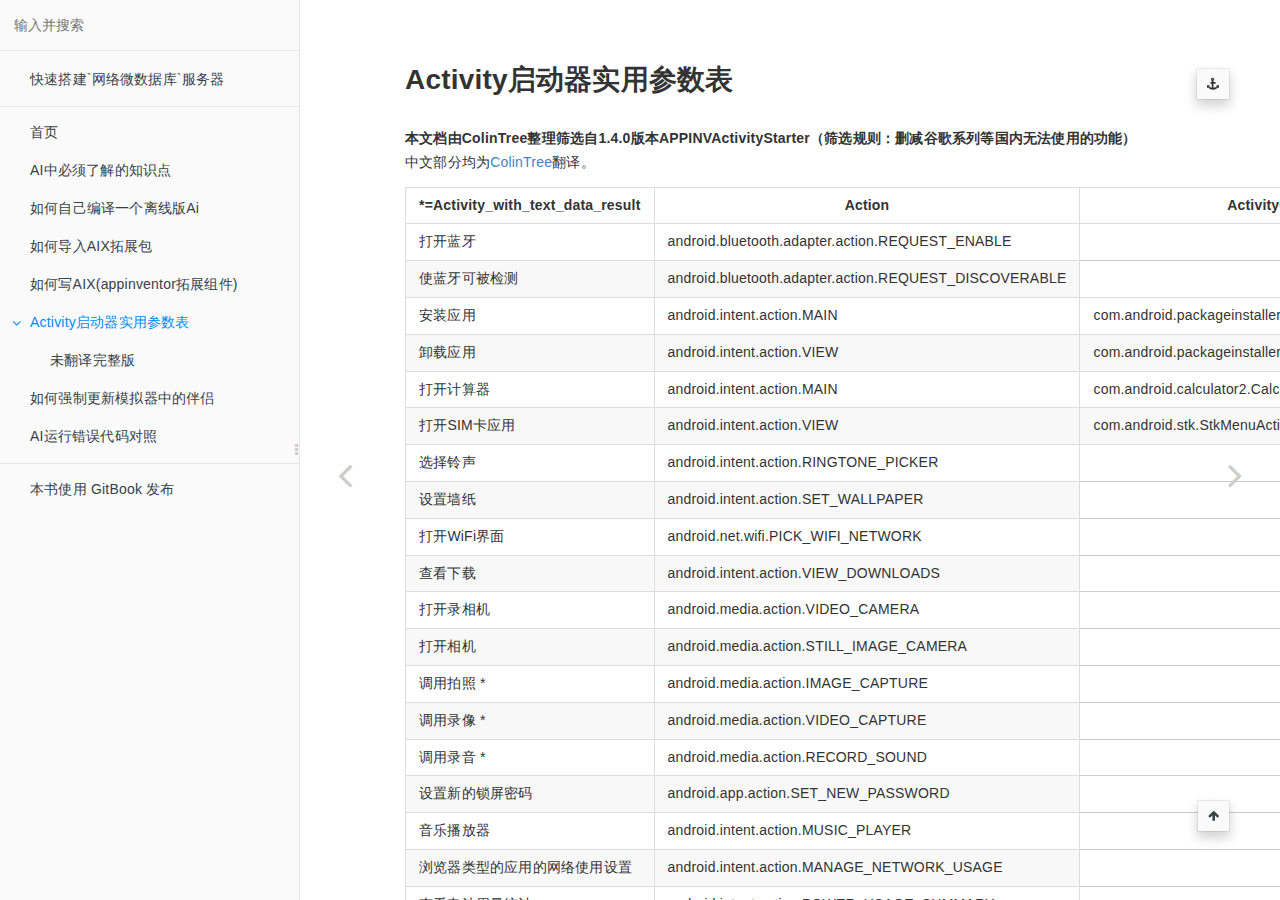
==== ActivityStarter/index.html @ 3a2e213f "合并 重命名项目 到 MustKnow" ====
<!DOCTYPE HTML>
<html lang="zh-hans" >
    <head>
        <meta charset="UTF-8">
        <meta content="text/html; charset=utf-8" http-equiv="Content-Type">
        <title>Activity启动器实用参数表 · GitBook</title>
        <meta http-equiv="X-UA-Compatible" content="IE=edge" />
        <meta name="description" content="">
        <meta name="generator" content="GitBook 3.2.3">
        <meta name="author" content="Colintree <502470184@qq.com>">
        
        
    
    <link rel="stylesheet" href="../gitbook/style.css">

    
            
                
                <link rel="stylesheet" href="../gitbook/gitbook-plugin-search-pro/search.css">
                
            
                
                <link rel="stylesheet" href="../gitbook/gitbook-plugin-page-footer-ex/style/plugin.css">
                
            
                
                <link rel="stylesheet" href="../gitbook/gitbook-plugin-expandable-chapters-small/expandable-chapters-small.css">
                
            
                
                <link rel="stylesheet" href="../gitbook/gitbook-plugin-splitter/splitter.css">
                
            
                
                <link rel="stylesheet" href="../gitbook/gitbook-plugin-donate/plugin.css">
                
            
                
                <link rel="stylesheet" href="../gitbook/gitbook-plugin-anchors/plugin.css">
                
            
                
                <link rel="stylesheet" href="../gitbook/gitbook-plugin-anchor-navigation-ex/style/plugin.css">
                
            
                
                <link rel="stylesheet" href="../gitbook/gitbook-plugin-highlight/website.css">
                
            
        

    

    
        
    
        
    
        
    
        
    
        
    
        
    

        
    
    
    <meta name="HandheldFriendly" content="true"/>
    <meta name="viewport" content="width=device-width, initial-scale=1, user-scalable=no">
    <meta name="apple-mobile-web-app-capable" content="yes">
    <meta name="apple-mobile-web-app-status-bar-style" content="black">
    <link rel="apple-touch-icon-precomposed" sizes="152x152" href="../gitbook/images/apple-touch-icon-precomposed-152.png">
    <link rel="shortcut icon" href="../gitbook/images/favicon.ico" type="image/x-icon">

    
    <link rel="next" href="README.en.html" />
    
    
    <link rel="prev" href="../CreateAIX/" />
    

    </head>
    <body>
        
<div class="book">
    <div class="book-summary">
        
            
<div id="book-search-input" role="search">
    <input type="text" placeholder="输入并搜索" />
</div>

            
                <nav role="navigation">
                


<ul class="summary">
    
    
    
        
        <li>
            <a href="http://tsp.colintree.cn" target="_blank" class="custom-link">快速搭建`网络微数据库`服务器</a>
        </li>
    
    

    
    <li class="divider"></li>
    

    
        
        
    
        <li class="chapter " data-level="1.1" data-path="../">
            
                <a href="../">
            
                    
                    首页
            
                </a>
            

            
        </li>
    
        <li class="chapter " data-level="1.2" data-path="../MustKnow/">
            
                <a href="../MustKnow/">
            
                    
                    AI中必须了解的知识点
            
                </a>
            

            
        </li>
    
        <li class="chapter " data-level="1.3" data-path="../BuildLocal/">
            
                <a href="../BuildLocal/">
            
                    
                    如何自己编译一个离线版Ai
            
                </a>
            

            
        </li>
    
        <li class="chapter " data-level="1.4" data-path="../ImportAIX/">
            
                <a href="../ImportAIX/">
            
                    
                    如何导入AIX拓展包
            
                </a>
            

            
        </li>
    
        <li class="chapter " data-level="1.5" data-path="../CreateAIX/">
            
                <a href="../CreateAIX/">
            
                    
                    如何写AIX(appinventor拓展组件)
            
                </a>
            

            
        </li>
    
        <li class="chapter active" data-level="1.6" data-path="./">
            
                <a href="./">
            
                    
                    Activity启动器实用参数表
            
                </a>
            

            
            <ul class="articles">
                
    
        <li class="chapter " data-level="1.6.1" data-path="README.en.html">
            
                <a href="README.en.html">
            
                    
                    未翻译完整版
            
                </a>
            

            
        </li>
    

            </ul>
            
        </li>
    
        <li class="chapter " data-level="1.7" data-path="../ForceUpdateCompanion/">
            
                <a href="../ForceUpdateCompanion/">
            
                    
                    如何强制更新模拟器中的伴侣
            
                </a>
            

            
        </li>
    
        <li class="chapter " data-level="1.8" data-path="../ErrorCode/">
            
                <a href="../ErrorCode/">
            
                    
                    AI运行错误代码对照
            
                </a>
            

            
        </li>
    

    

    <li class="divider"></li>

    <li>
        <a href="https://www.gitbook.com" target="blank" class="gitbook-link">
            本书使用 GitBook 发布
        </a>
    </li>
</ul>


                </nav>
            
        
    </div>

    <div class="book-body">
        
            <div class="body-inner">
                
                    

<div class="book-header" role="navigation">
    

    <!-- Title -->
    <h1>
        <i class="fa fa-circle-o-notch fa-spin"></i>
        <a href=".." >Activity启动器实用参数表</a>
    </h1>
</div>




                    <div class="page-wrapper" tabindex="-1" role="main">
                        <div class="page-inner">
                            
<div id="book-search-results">
    <div class="search-noresults">
    
                                <section class="normal markdown-section">
                                
                                <div id="anchor-navigation-ex-navbar"><i class="fa fa-anchor"></i><ul><li><span class="title-icon "></span><a href="#activity&#x542F;&#x52A8;&#x5668;&#x5B9E;&#x7528;&#x53C2;&#x6570;&#x8868;"><b></b>Activity&#x542F;&#x52A8;&#x5668;&#x5B9E;&#x7528;&#x53C2;&#x6570;&#x8868;</a></li></ul></div><a href="#activity&#x542F;&#x52A8;&#x5668;&#x5B9E;&#x7528;&#x53C2;&#x6570;&#x8868;" id="anchorNavigationExGoTop"><i class="fa fa-arrow-up"></i></a><h1 id="activity&#x542F;&#x52A8;&#x5668;&#x5B9E;&#x7528;&#x53C2;&#x6570;&#x8868;"><a name="activity&#x542F;&#x52A8;&#x5668;&#x5B9E;&#x7528;&#x53C2;&#x6570;&#x8868;" class="anchor-navigation-ex-anchor" href="#activity&#x542F;&#x52A8;&#x5668;&#x5B9E;&#x7528;&#x53C2;&#x6570;&#x8868;"><i class="fa fa-link" aria-hidden="true"></i></a><a name="activity&#x542F;&#x52A8;&#x5668;&#x5B9E;&#x7528;&#x53C2;&#x6570;&#x8868;" class="plugin-anchor" href="#activity&#x542F;&#x52A8;&#x5668;&#x5B9E;&#x7528;&#x53C2;&#x6570;&#x8868;"><i class="fa fa-link" aria-hidden="true"></i></a>Activity&#x542F;&#x52A8;&#x5668;&#x5B9E;&#x7528;&#x53C2;&#x6570;&#x8868;</h1>
<p><strong>&#x672C;&#x6587;&#x6863;&#x7531;ColinTree&#x6574;&#x7406;&#x7B5B;&#x9009;&#x81EA;1.4.0&#x7248;&#x672C;APPINVActivityStarter&#xFF08;&#x7B5B;&#x9009;&#x89C4;&#x5219;&#xFF1A;&#x5220;&#x51CF;&#x8C37;&#x6B4C;&#x7CFB;&#x5217;&#x7B49;&#x56FD;&#x5185;&#x65E0;&#x6CD5;&#x4F7F;&#x7528;&#x7684;&#x529F;&#x80FD;&#xFF09;</strong><br>&#x4E2D;&#x6587;&#x90E8;&#x5206;&#x5747;&#x4E3A;<a href="mailto://502470184@qq.com" target="_blank">ColinTree</a>&#x7FFB;&#x8BD1;&#x3002;</p>
<table>
<thead>
<tr>
<th>*=Activity_with_text_data_result</th>
<th>Action</th>
<th>ActivityClass</th>
<th>ActivityPackage</th>
<th>DataType</th>
<th>DataUri</th>
<th>ExtraKey</th>
<th>ExtraValue</th>
</tr>
</thead>
<tbody>
<tr>
<td>&#x6253;&#x5F00;&#x84DD;&#x7259;</td>
<td>android.bluetooth.adapter.action.REQUEST_ENABLE</td>
</tr>
<tr>
<td>&#x4F7F;&#x84DD;&#x7259;&#x53EF;&#x88AB;&#x68C0;&#x6D4B;</td>
<td>android.bluetooth.adapter.action.REQUEST_DISCOVERABLE</td>
</tr>
<tr>
<td>&#x5B89;&#x88C5;&#x5E94;&#x7528;</td>
<td>android.intent.action.MAIN</td>
<td>com.android.packageinstaller.PackageInstallerActivity</td>
<td>com.android.packageinstaller</td>
<td></td>
<td>file:///mnt/sdcard/../XXX.apk</td>
</tr>
<tr>
<td>&#x5378;&#x8F7D;&#x5E94;&#x7528;</td>
<td>android.intent.action.VIEW</td>
<td>com.android.packageinstaller.UninstallerActivity</td>
<td>com.android.packageinstaller</td>
<td></td>
<td>XXX</td>
</tr>
<tr>
<td>&#x6253;&#x5F00;&#x8BA1;&#x7B97;&#x5668;</td>
<td>android.intent.action.MAIN</td>
<td>com.android.calculator2.Calculator</td>
<td>com.android.calculator2</td>
</tr>
<tr>
<td>&#x6253;&#x5F00;SIM&#x5361;&#x5E94;&#x7528;</td>
<td>android.intent.action.VIEW</td>
<td>com.android.stk.StkMenuActivity</td>
<td>com.android.stk</td>
</tr>
<tr>
<td>&#x9009;&#x62E9;&#x94C3;&#x58F0;</td>
<td>android.intent.action.RINGTONE_PICKER</td>
</tr>
<tr>
<td>&#x8BBE;&#x7F6E;&#x5899;&#x7EB8;</td>
<td>android.intent.action.SET_WALLPAPER</td>
</tr>
<tr>
<td>&#x6253;&#x5F00;WiFi&#x754C;&#x9762;</td>
<td>android.net.wifi.PICK_WIFI_NETWORK</td>
</tr>
<tr>
<td>&#x67E5;&#x770B;&#x4E0B;&#x8F7D;</td>
<td>android.intent.action.VIEW_DOWNLOADS</td>
</tr>
<tr>
<td>&#x6253;&#x5F00;&#x5F55;&#x76F8;&#x673A;</td>
<td>android.media.action.VIDEO_CAMERA</td>
</tr>
<tr>
<td>&#x6253;&#x5F00;&#x76F8;&#x673A;</td>
<td>android.media.action.STILL_IMAGE_CAMERA</td>
</tr>
<tr>
<td>&#x8C03;&#x7528;&#x62CD;&#x7167; *</td>
<td>android.media.action.IMAGE_CAPTURE</td>
</tr>
<tr>
<td>&#x8C03;&#x7528;&#x5F55;&#x50CF; *</td>
<td>android.media.action.VIDEO_CAPTURE</td>
</tr>
<tr>
<td>&#x8C03;&#x7528;&#x5F55;&#x97F3; *</td>
<td>android.media.action.RECORD_SOUND</td>
</tr>
<tr>
<td>&#x8BBE;&#x7F6E;&#x65B0;&#x7684;&#x9501;&#x5C4F;&#x5BC6;&#x7801;</td>
<td>android.app.action.SET_NEW_PASSWORD</td>
</tr>
<tr>
<td>&#x97F3;&#x4E50;&#x64AD;&#x653E;&#x5668;</td>
<td>android.intent.action.MUSIC_PLAYER</td>
</tr>
<tr>
<td>&#x6D4F;&#x89C8;&#x5668;&#x7C7B;&#x578B;&#x7684;&#x5E94;&#x7528;&#x7684;&#x7F51;&#x7EDC;&#x4F7F;&#x7528;&#x8BBE;&#x7F6E;</td>
<td>android.intent.action.MANAGE_NETWORK_USAGE</td>
</tr>
<tr>
<td>&#x67E5;&#x770B;&#x7535;&#x6C60;&#x7528;&#x91CF;&#x7EDF;&#x8BA1;</td>
<td>android.intent.action.POWER_USAGE_SUMMARY</td>
</tr>
<tr>
<td>&#x62E8;&#x53F7;</td>
<td>android.intent.action.CALL_BUTTON</td>
</tr>
<tr>
<td>&#x6700;&#x8FD1;&#x901A;&#x8BDD;&#x8BB0;&#x5F55;</td>
<td>com.android.phone.action.RECENT_CALLS</td>
</tr>
<tr>
<td>&#x5217;&#x51FA;&#x6240;&#x6709;&#x8054;&#x7CFB;&#x4EBA;</td>
<td>com.android.contacts.action.LIST_ALL_CONTACTS</td>
</tr>
<tr>
<td>&#x8C03;&#x7528;&#x62E8;&#x53F7;</td>
<td>android.intent.action.DIAL</td>
<td></td>
<td></td>
<td></td>
<td>tel:&#x53F7;&#x7801;</td>
</tr>
<tr>
<td>&#x62E8;&#x6253;&#x53F7;&#x7801;</td>
<td>android.intent.action.CALL</td>
<td></td>
<td></td>
<td></td>
<td>tel:&#x53F7;&#x7801;</td>
</tr>
<tr>
<td>&#x89C6;&#x9891;&#x62E8;&#x53F7;</td>
<td>com.android.phone.videocall</td>
<td></td>
<td></td>
<td></td>
<td>tel:&#x53F7;&#x7801;</td>
</tr>
<tr>
<td>&#x8C03;&#x7528;&#x8BED;&#x97F3;&#x90AE;&#x7BB1;</td>
<td>android.intent.action.DIAL</td>
<td></td>
<td></td>
<td></td>
<td>voicemail:&#x53F7;&#x7801;</td>
</tr>
<tr>
<td>&#x5199;&#x90AE;&#x4EF6;</td>
<td>android.intent.action.VIEW</td>
<td></td>
<td></td>
<td></td>
<td>mailto:&#x90AE;&#x7BB1;&#x5730;&#x5740;?subject=&#x6807;&#x9898;</td>
<td>body</td>
<td>&#x5185;&#x5BB9;</td>
</tr>
<tr>
<td>&#x53D1;&#x77ED;&#x4FE1;</td>
<td>android.intent.action.SENDTO</td>
<td></td>
<td></td>
<td></td>
<td>smsto:&#x53F7;&#x7801;</td>
<td>sms_body</td>
<td>&#x4FE1;&#x606F;&#x5185;&#x5BB9;</td>
</tr>
<tr>
<td>&#x53D1;&#x5F69;&#x4FE1;</td>
<td>android.intent.action.SENDTO</td>
<td></td>
<td></td>
<td></td>
<td>mmsto:&#x53F7;&#x7801;</td>
<td>mms_body</td>
<td>&#x4FE1;&#x606F;&#x5185;&#x5BB9;</td>
</tr>
<tr>
<td>&#x77ED;&#x4FE1;&#x5217;&#x8868;</td>
<td>android.intent.action.MAIN</td>
<td></td>
<td></td>
<td>vnd.android-dir/mms-sms</td>
</tr>
<tr>
<td>&#x6253;&#x5F00;&#x65E5;&#x5386;</td>
<td>android.intent.action.VIEW</td>
<td></td>
<td></td>
<td>vnd.android.cursor.item/event</td>
</tr>
<tr>
<td>&#x6DFB;&#x52A0;&#x65E5;&#x5386;&#x6D3B;&#x52A8;</td>
<td>android.intent.action.INSERT</td>
<td></td>
<td></td>
<td>vnd.android.cursor.item/event</td>
<td></td>
<td>title</td>
<td>&#x6807;&#x9898;&#x5185;&#x5BB9;</td>
</tr>
<tr>
<td>&#x9009;&#x62E9;&#x8054;&#x7CFB;&#x4EBA; *</td>
<td>android.intent.action.PICK</td>
<td></td>
<td></td>
<td>vnd.android.cursor.dir/person</td>
</tr>
<tr>
<td>&#x6253;&#x5F00;&#x7F51;&#x5740;</td>
<td>android.intent.action.VIEW</td>
<td></td>
<td></td>
<td></td>
<td><a href="http://XXX" target="_blank">http://XXX</a></td>
</tr>
<tr>
<td>&#x64AD;&#x653E;&#x7F51;&#x7EDC;&#x4E0A;&#x7684;MP3&#x6587;&#x4EF6;</td>
<td>android.intent.action.VIEW</td>
<td>com.android.internal.app.ResolverActivity</td>
<td>android</td>
<td>audio/mp3</td>
<td><a href="http://XXX/XXX.mp3" target="_blank">http://XXX/XXX.mp3</a></td>
</tr>
<tr>
<td>&#x64AD;&#x653E;&#x7F51;&#x7EDC;&#x4E0A;&#x7684;ASF&#x6587;&#x4EF6;</td>
<td>android.intent.action.VIEW</td>
<td>com.android.internal.app.ResolverActivity</td>
<td>android</td>
<td>video/asf</td>
<td><a href="http://XXX/XXX.asf" target="_blank">http://XXX/XXX.asf</a></td>
</tr>
<tr>
<td>&#x6253;&#x5F00;SD&#x5361;&#x4E0A;&#x7684;&#x56FE;&#x7247;&#x6587;&#x4EF6;</td>
<td>android.intent.action.VIEW</td>
<td></td>
<td></td>
<td>image/jpg</td>
<td>file:///mnt/sdcard/../XXX.jpg</td>
</tr>
<tr>
<td>&#x6253;&#x5F00;SD&#x5361;&#x4E0A;&#x7684;&#x89C6;&#x9891;&#x6587;&#x4EF6;</td>
<td>android.intent.action.VIEW</td>
<td></td>
<td></td>
<td>video/mp4</td>
<td>file:///mnt/sdcard/../XXX.mp4</td>
</tr>
<tr>
<td>&#x5206;&#x4EAB;&#x6587;&#x672C;</td>
<td>android.intent.action.SEND</td>
<td></td>
<td></td>
<td>text/plain</td>
<td></td>
<td>android.intent.extra.TEXT</td>
<td>&#x6587;&#x672C;&#x5185;&#x5BB9;</td>
</tr>
<tr>
<td>&#x7F16;&#x8F91;SD&#x5361;&#x4E0A;&#x7684;txt&#x6587;&#x4EF6;</td>
<td>android.intent.action.EDIT</td>
<td></td>
<td></td>
<td>text/plain</td>
<td>file:///mnt/sdcard/../XXX.txt</td>
</tr>
<tr>
<td>&#x7F16;&#x8F91;SD&#x5361;&#x4E0A;&#x7684;jpg&#x6587;&#x4EF6;</td>
<td>android.intent.action.EDIT</td>
<td></td>
<td></td>
<td>image/jpg</td>
<td>file:///mnt/sdcard/../XXX.jpg</td>
</tr>
<tr>
<td>&#x628A;&#x7F51;&#x5740;&#x6DFB;&#x52A0;&#x5230;&#x4E66;&#x7B7E;&#x680F;</td>
<td>android.intent.action.INSERT</td>
<td></td>
<td></td>
<td>vnd.android.cursor.dir/bookmark</td>
<td></td>
<td>url</td>
<td><a href="http://XXX" target="_blank">http://XXX</a></td>
</tr>
<tr>
<td>&#x6253;&#x5F00;&#x672C;&#x5730;&#x7F51;&#x5740;</td>
<td></td>
<td>com.android.htmlviewer.HTMLViewerActivity</td>
<td>com.android.htmlviewer</td>
<td></td>
<td>file:///mnt/sdcard/../XXX.html</td>
</tr>
<tr>
<td>&#x8BBE;&#x7F6E;&#x56FE;&#x7247;</td>
<td>android.intent.action.ATTACH_DATA</td>
<td></td>
<td></td>
<td>image/*</td>
<td>file:///mnt/sdcard/../XXX.jpg</td>
</tr>
<tr>
<td>&#x641C;&#x7D22;</td>
<td>android.intent.action.SEARCH</td>
<td></td>
<td></td>
<td></td>
<td></td>
<td>query</td>
<td>&#x5185;&#x5BB9;</td>
</tr>
<tr>
<td>&#x5168;&#x5C40;&#x641C;&#x7D22;</td>
<td>android.intent.action.GLOBAL_SEARCH</td>
<td></td>
<td></td>
<td></td>
<td></td>
<td>query</td>
<td>&#x5185;&#x5BB9;</td>
</tr>
<tr>
<td>&#x7F51;&#x9875;&#x641C;&#x7D22;</td>
<td>android.intent.action.WEB_SEARCH</td>
<td></td>
<td></td>
<td></td>
<td></td>
<td>query</td>
<td>&#x5185;&#x5BB9;</td>
</tr>
<tr>
<td>&#x7F51;&#x9875;&#x8BED;&#x97F3;&#x641C;&#x7D22;</td>
<td>android.speech.action.WEB_SEARCH</td>
</tr>
<tr>
<td>&#x641C;&#x7D22;&#x89C6;&#x9891;</td>
<td>android.intent.action.MEDIA_SEARCH</td>
<td></td>
<td></td>
<td></td>
<td></td>
<td>query</td>
<td>&#x5185;&#x5BB9;</td>
</tr>
<tr>
<td>&#x64AD;&#x653E;&#x641C;&#x7D22;&#x5F97;&#x5230;&#x7684;&#x89C6;&#x9891;</td>
<td>android.intent.action.MEDIA_PLAY_FROM_SEARCH</td>
<td></td>
<td></td>
<td></td>
<td></td>
<td>query</td>
<td>&#x5185;&#x5BB9;</td>
</tr>
<tr>
<td>&#x8BED;&#x97F3;&#x641C;&#x7D22;<br>&#xFF08;&#x8BED;&#x97F3;&#x52A9;&#x624B;&#xFF09;</td>
<td>android.intent.action.SEARCH_LONG_PRESS</td>
</tr>
<tr>
<td>&#x641C;&#x7D22;&#x5DF2;&#x5B89;&#x88C5;&#x5E94;&#x7528;</td>
<td>android.intent.action.SEARCH</td>
<td>com.android.providers.applications.ApplicationLauncher</td>
<td>com.android.providers.applications</td>
<td></td>
<td></td>
<td>query</td>
<td>&#x5185;&#x5BB9;</td>
</tr>
<tr>
<td>&#x9009;&#x53D6;&#x6587;&#x4EF6; *</td>
<td>android.intent.action.GET_CONTENT</td>
<td></td>
<td></td>
<td>container/directory</td>
<td>file:///sdcard/</td>
</tr>
<tr>
<td>&#x9009;&#x53D6;&#x56FE;&#x7247; *</td>
<td>android.intent.action.GET_CONTENT</td>
<td></td>
<td></td>
<td>image/*</td>
</tr>
<tr>
<td>&#x9009;&#x53D6;&#x89C6;&#x9891; *</td>
<td>android.intent.action.GET_CONTENT</td>
<td></td>
<td></td>
<td>video/*</td>
</tr>
<tr>
<td>&#x9009;&#x62E9; *</td>
<td>android.intent.action.PICK</td>
<td></td>
<td></td>
<td>*/*</td>
</tr>
<tr>
<td>&#x9009;&#x62E9;&#x56FE;&#x7247; *</td>
<td>android.intent.action.PICK</td>
<td></td>
<td></td>
<td>image/*</td>
</tr>
<tr>
<td>&#x9009;&#x62E9;&#x89C6;&#x9891; *</td>
<td>android.intent.action.PICK</td>
<td></td>
<td></td>
<td>video/*</td>
</tr>
<tr>
<td>&#x5907;&#x4EFD;&#x65E5;&#x5386;&#x6D3B;&#x52A8;</td>
<td>android.intent.action.MAIN</td>
<td>com.android.providers.calendar.CalendarDebugActivity</td>
<td>com.android.providers.calendar</td>
</tr>
<tr>
<td>Flash player<br>&#x8BBE;&#x7F6E;</td>
<td>android.intent.action.MAIN</td>
<td>com.adobe.flashplayer.SettingsManager</td>
<td>com.adobe.flashplayer</td>
</tr>
<tr>
<td>ES&#x6587;&#x4EF6;&#x6D4F;&#x89C8;&#x5668;<br>&#x9009;&#x62E9;&#x6587;&#x4EF6; *</td>
<td>com.estrongs.action.PICK_FILE</td>
</tr>
<tr>
<td>ES&#x6587;&#x4EF6;&#x6D4F;&#x89C8;&#x5668;<br>&#x9009;&#x62E9;&#x6587;&#x4EF6;&#x5939; *</td>
<td>com.estrongs.action.PICK_DIRECTORY</td>
</tr>
<tr>
<td>ES&#x6587;&#x4EF6;&#x6D4F;&#x89C8;&#x5668;<br>&#x6253;&#x5F00;&#x6587;&#x4EF6;&#x5939;</td>
<td>android.intent.action.VIEW</td>
<td></td>
<td></td>
<td>resource/folder</td>
<td>file:///sdcard/../</td>
</tr>
</tbody>
</table>
<p><br><br></p>
<p><strong>&#x4EE5;&#x4E0B;&#x662F;&#x8BBE;&#x7F6E;&#x5185;&#x5BB9;&#xFF0C;&#x4E0D;&#x4E88;&#x7FFB;&#x8BD1;</strong></p>
<table>
<thead>
<tr>
<th>&#x8BBE;&#x7F6E;&#x9879;&#x76EE;</th>
<th>Action</th>
<th>ActivityClass</th>
</tr>
</thead>
<tbody>
<tr>
<td>ACCESSIBILITY_SETTINGS</td>
<td>android.settings.ACCESSIBILITY_SETTINGS</td>
</tr>
<tr>
<td>ADD_ACCOUNT_SETTINGS</td>
<td>android.settings.ADD_ACCOUNT_SETTINGS</td>
</tr>
<tr>
<td>AIRLANE_MODE_SETTINGS</td>
<td>android.settings.AIRLANE_MODE_SETTINGS</td>
</tr>
<tr>
<td>APN_SETTINGS</td>
<td>android.settings.APN_SETTINGS</td>
</tr>
<tr>
<td>APPLICATION_DETAILS_SETTINGS</td>
<td>android.settings.APPLICATION_DETAILS_SETTINGS</td>
</tr>
<tr>
<td>APPLICATION_DEVELOPMENT_SETTINGS</td>
<td>android.settings.APPLICATION_DEVELOPMENT_SETTINGS</td>
</tr>
<tr>
<td>APPLICATION_SETTINGS</td>
<td>android.settings.APPLICATION_SETTINGS</td>
</tr>
<tr>
<td>BLUETOOTH_SETTINGS</td>
<td>android.settings.BLUETOOTH_SETTINGS</td>
</tr>
<tr>
<td>DATA_ROAMING_SETTINGS</td>
<td>android.settings.DATA_ROAMING_SETTINGS</td>
</tr>
<tr>
<td>DATE_SETTINGS</td>
<td>android.settings.DATE_SETTINGS</td>
</tr>
<tr>
<td>DEVICE_INFO_SETTINGS</td>
<td>android.settings.DEVICE_INFO_SETTINGS</td>
</tr>
<tr>
<td>DISPLAY_SETTINGS</td>
<td>android.settings.DISPLAY_SETTINGS</td>
</tr>
<tr>
<td>INPUT_METHOD_SETTINGS</td>
<td>android.settings.INPUT_METHOD_SETTINGS</td>
</tr>
<tr>
<td>INPUT_METHOD_SUBTYPE_SETTINGS</td>
<td>android.settings.INPUT_METHOD_SUBTYPE_SETTINGS</td>
</tr>
<tr>
<td>INTERNAL_STORAGE_SETTINGS</td>
<td>android.settings.INTERNAL_STORAGE_SETTINGS</td>
</tr>
<tr>
<td>LOCATION_SOURCE_SETTINGS</td>
<td>android.settings.LOCATION_SOURCE_SETTINGS</td>
</tr>
<tr>
<td>MANAGE_APPLICATIONS_SETTINGS</td>
<td>android.settings.MANAGE_APPLICATIONS_SETTINGS</td>
</tr>
<tr>
<td>MEMORY_APPLICATIONS_SETTINGS</td>
<td>android.settings.MEMORY_APPLICATIONS_SETTINGS</td>
</tr>
<tr>
<td>MEMORY_CARD_SETTINGS</td>
<td>android.settings.MEMORY_CARD_SETTINGS</td>
</tr>
<tr>
<td>NETWORK_OPERATOR_SETTINGS</td>
<td>android.settings.NETWORK_OPERATOR_SETTINGS</td>
</tr>
<tr>
<td>NFCSHARING_SETTINGS</td>
<td>android.settings.NFCSHARING_SETTINGS</td>
</tr>
<tr>
<td>NFC_SETTINGS</td>
<td>android.settings.NFC_SETTINGS</td>
</tr>
<tr>
<td>PRIVACY_SETTINGS</td>
<td>android.settings.PRIVACY_SETTINGS</td>
</tr>
<tr>
<td>QUICK_LAUNCH_SETTINGS</td>
<td>android.settings.QUICK_LAUNCH_SETTINGS</td>
</tr>
<tr>
<td>SEARCH_SETTINGS</td>
<td>android.settings.SEARCH_SETTINGS</td>
</tr>
<tr>
<td>SECURITY_SETTINGS</td>
<td>android.settings.SECURITY_SETTINGS</td>
</tr>
<tr>
<td>SETTINGS</td>
<td>android.settings.SETTINGS</td>
</tr>
<tr>
<td>SOUND_SETTINGS</td>
<td>android.settings.SOUND_SETTINGS</td>
</tr>
<tr>
<td>SYNC_SETTINGS</td>
<td>android.settings.SYNC_SETTINGS</td>
</tr>
<tr>
<td>USER_DICTIONARY_SETTINGS</td>
<td>android.settings.USER_DICTIONARY_SETTINGS</td>
</tr>
<tr>
<td>WIFI_SETTINGS</td>
<td>android.settings.WIFI_SETTINGS</td>
</tr>
<tr>
<td>WIRELESS_SETTINGS</td>
<td>android.settings.WIRELESS_SETTINGS</td>
</tr>
<tr>
<td>CallFeaturesSetting</td>
<td>com.android.phone.CallFeaturesSetting</td>
<td>com.android.phone</td>
</tr>
<tr>
<td>CdmaCallOptions</td>
<td>com.android.phone.CdmaCallOptions</td>
<td>com.android.phone</td>
</tr>
<tr>
<td>DataUsage</td>
<td>com.android.phone.DataUsage</td>
<td>com.android.phone</td>
</tr>
<tr>
<td>EmergencyDialer</td>
<td>com.android.phone.EmergencyDialer</td>
<td>com.android.phone</td>
</tr>
<tr>
<td>EnablelccPinScreen</td>
<td>com.android.phone.EnablelccPinScreen</td>
<td>com.android.phone</td>
</tr>
<tr>
<td>FdnList</td>
<td>com.android.phone.FdnList</td>
<td>com.android.phone</td>
</tr>
<tr>
<td>FdnSetting</td>
<td>com.android.phone.FdnSetting</td>
<td>com.android.phone</td>
</tr>
<tr>
<td>GsmUmtsAdditionalCallOptions</td>
<td>com.android.phone.GsmUmtsAdditionalCallOptions</td>
<td>com.android.phone</td>
</tr>
<tr>
<td>GsmUmtsCallForwardOptions</td>
<td>com.android.phone.GsmUmtsCallForwardOptions</td>
<td>com.android.phone</td>
</tr>
<tr>
<td>GsmUmtsCallOptions</td>
<td>com.android.phone.GsmUmtsCallOptions</td>
<td>com.android.phone</td>
</tr>
<tr>
<td>ManualSelectNetwork</td>
<td>com.android.phone.ManualSelectNetwork</td>
<td>com.android.phone</td>
</tr>
<tr>
<td>MobileNetworkSettings</td>
<td>com.android.phone.MobileNetworkSettings</td>
<td>com.android.phone</td>
</tr>
<tr>
<td>NetworkModeSelectionActivity</td>
<td>com.android.phone.NetworkModeSelectionActivity</td>
<td>com.android.phone</td>
</tr>
<tr>
<td>NetworkSetting</td>
<td>com.android.phone.NetworkSetting</td>
<td>com.android.phone</td>
</tr>
<tr>
<td>PhonePreference</td>
<td>com.android.phone.PhonePreference</td>
<td>com.android.phone</td>
</tr>
<tr>
<td>prefernetwork.OperatorSelectActivity</td>
<td>com.android.phone.prefernetwork.OperatorSelectActivity</td>
<td>com.android.phone</td>
</tr>
<tr>
<td>Settings</td>
<td>com.android.phone.Settings</td>
<td>com.android.phone</td>
</tr>
<tr>
<td>SimContact</td>
<td>com.android.phone.SimContact</td>
<td>com.android.phone</td>
</tr>
<tr>
<td>sip.SipSettings</td>
<td>com.android.phone.sip.SipSettings</td>
<td>com.android.phone</td>
</tr>
<tr>
<td>accounts.AddAccountSettings</td>
<td>com.android.settings.accounts.AddAccountSettings</td>
<td>com.android.settings</td>
</tr>
<tr>
<td>ApnSettings</td>
<td>com.android.settings.ApnSettings</td>
<td>com.android.settings</td>
</tr>
<tr>
<td>BandMode</td>
<td>com.android.settings.BandMode</td>
<td>com.android.settings</td>
</tr>
<tr>
<td>BatteryInfo</td>
<td>com.android.settings.BatteryInfo</td>
<td>com.android.settings</td>
</tr>
<tr>
<td>bluetooth.DevicePickerActivity</td>
<td>com.android.settings.bluetooth.DevicePickerActivity</td>
<td>com.android.settings</td>
</tr>
<tr>
<td>bluetoothAdvancedSettings</td>
<td>com.android.settings.bluetoothAdvancedSettings</td>
<td>com.android.settings</td>
</tr>
<tr>
<td>CdmaApnSettings</td>
<td>com.android.settings.CdmaApnSettings</td>
<td>com.android.settings</td>
</tr>
<tr>
<td>DateTimeSettingsSetupWizard</td>
<td>com.android.settings.DateTimeSettingsSetupWizard</td>
<td>com.android.settings</td>
</tr>
<tr>
<td>DevelopmentSettings</td>
<td>com.android.settings.DevelopmentSettings</td>
<td>com.android.settings</td>
</tr>
<tr>
<td>DeviceAdminSettings</td>
<td>com.android.settings.DeviceAdminSettings</td>
<td>com.android.settings</td>
</tr>
<tr>
<td>Display</td>
<td>com.android.settings.Display</td>
<td>com.android.settings</td>
</tr>
<tr>
<td>DisplaySettings</td>
<td>com.android.settings.DisplaySettings</td>
<td>com.android.settings</td>
</tr>
<tr>
<td>DockSettings</td>
<td>com.android.settings.DockSettings</td>
<td>com.android.settings</td>
</tr>
<tr>
<td>GSensorCalibration</td>
<td>com.android.settings.GSensorCalibration</td>
<td>com.android.settings</td>
</tr>
<tr>
<td>lccLockSettings</td>
<td>com.android.settings.lccLockSettings</td>
<td>com.android.settings</td>
</tr>
<tr>
<td>inputmethod.InputMethodAndSebtypeEnablerActivity</td>
<td>com.android.settings.inputmethod.InputMethodAndSebtypeEnablerActivity</td>
<td>com.android.settings</td>
</tr>
<tr>
<td>LanguageSettings</td>
<td>com.android.settings.LanguageSettings</td>
<td>com.android.settings</td>
</tr>
<tr>
<td>ManageApplications</td>
<td>com.android.settings.ManageApplications</td>
<td>com.android.settings</td>
</tr>
<tr>
<td>MediaFormat</td>
<td>com.android.settings.MediaFormat</td>
<td>com.android.settings</td>
</tr>
<tr>
<td>MediaFormatSD</td>
<td>com.android.settings.MediaFormatSD</td>
<td>com.android.settings</td>
</tr>
<tr>
<td>ProxySelector</td>
<td>com.android.settings.ProxySelector</td>
<td>com.android.settings</td>
</tr>
<tr>
<td>quicklaunch.QuickLaunchSettings</td>
<td>com.android.settings.quicklaunch.QuickLaunchSettings</td>
<td>com.android.settings</td>
</tr>
<tr>
<td>RadioInfo</td>
<td>com.android.settings.RadioInfo</td>
<td>com.android.settings</td>
</tr>
<tr>
<td>RunningServices</td>
<td>com.android.settings.RunningServices</td>
<td>com.android.settings</td>
</tr>
<tr>
<td>SecuritySettings</td>
<td>com.android.settings.SecuritySettings</td>
<td>com.android.settings</td>
</tr>
<tr>
<td>Settings</td>
<td>com.android.settings.Settings</td>
<td>com.android.settings</td>
</tr>
<tr>
<td>Settings$AccessibilitySettingsActivity</td>
<td>com.android.settings.Settings$AccessibilitySettingsActivity</td>
<td>com.android.settings</td>
</tr>
<tr>
<td>Settings$AdvancedWifiSettingsActivity</td>
<td>com.android.settings.Settings$AdvancedWifiSettingsActivity</td>
<td>com.android.settings</td>
</tr>
<tr>
<td>Settings$AndroidBeamSettingsActivity</td>
<td>com.android.settings.Settings$AndroidBeamSettingsActivity</td>
<td>com.android.settings</td>
</tr>
<tr>
<td>Settings$BluetoothSettingsActivity</td>
<td>com.android.settings.Settings$BluetoothSettingsActivity</td>
<td>com.android.settings</td>
</tr>
<tr>
<td>Settings$DataUsageSummaryActivity</td>
<td>com.android.settings.Settings$DataUsageSummaryActivity</td>
<td>com.android.settings</td>
</tr>
<tr>
<td>Settings$DataTimeSettingsActivity</td>
<td>com.android.settings.Settings$DataTimeSettingsActivity</td>
<td>com.android.settings</td>
</tr>
<tr>
<td>Settings$DeviceInfoSettingsActivity</td>
<td>com.android.settings.Settings$DeviceInfoSettingsActivity</td>
<td>com.android.settings</td>
</tr>
<tr>
<td>Settings$HDMI3DPlaySettingsActivity</td>
<td>com.android.settings.Settings$HDMI3DPlaySettingsActivity</td>
<td>com.android.settings</td>
</tr>
<tr>
<td>Settings$InputMethodAndLanguageSettingsActivity</td>
<td>com.android.settings.Settings$InputMethodAndLanguageSettingsActivity</td>
<td>com.android.settings</td>
</tr>
<tr>
<td>Settings$LocationSettingsActivity</td>
<td>com.android.settings.Settings$LocationSettingsActivity</td>
<td>com.android.settings</td>
</tr>
<tr>
<td>Settings$ManagerAccountsSettingsActivity</td>
<td>com.android.settings.Settings$ManagerAccountsSettingsActivity</td>
<td>com.android.settings</td>
</tr>
<tr>
<td>Settings$PowerUsageSummaryActivity</td>
<td>com.android.settings.Settings$PowerUsageSummaryActivity</td>
<td>com.android.settings</td>
</tr>
<tr>
<td>Settings$PrivacySettingsActivity</td>
<td>com.android.settings.Settings$PrivacySettingsActivity</td>
<td>com.android.settings</td>
</tr>
<tr>
<td>Settings$SpellCheckersSettingsActivity</td>
<td>com.android.settings.Settings$SpellCheckersSettingsActivity</td>
<td>com.android.settings</td>
</tr>
<tr>
<td>Settings$StorageUseActivity</td>
<td>com.android.settings.Settings$StorageUseActivity</td>
<td>com.android.settings</td>
</tr>
<tr>
<td>Settings$TextToSpeechSettingsActivity</td>
<td>com.android.settings.Settings$TextToSpeechSettingsActivity</td>
<td>com.android.settings</td>
</tr>
<tr>
<td>Settings$VpnSettingsActivity</td>
<td>com.android.settings.Settings$VpnSettingsActivity</td>
<td>com.android.settings</td>
</tr>
<tr>
<td>Settings$VpnSettingsActivity</td>
<td>com.android.settings.Settings$VpnSettingsActivity</td>
<td>com.android.settings</td>
</tr>
<tr>
<td>Settings$WifiP2pSettingsActivity</td>
<td>com.android.settings.Settings$WifiP2pSettingsActivity</td>
<td>com.android.settings</td>
</tr>
<tr>
<td>Settings$WirelessSettingsActivity</td>
<td>com.android.settings.Settings$WirelessSettingsActivity</td>
<td>com.android.settings</td>
</tr>
<tr>
<td>SettingsSafetyLegalActivity</td>
<td>com.android.settings.SettingsSafetyLegalActivity</td>
<td>com.android.settings</td>
</tr>
<tr>
<td>SoundSettings</td>
<td>com.android.settings.SoundSettings</td>
<td>com.android.settings</td>
</tr>
<tr>
<td>TestingSettings</td>
<td>com.android.settings.TestingSettings</td>
<td>com.android.settings</td>
</tr>
<tr>
<td>UsageStats</td>
<td>com.android.settings.UsageStats</td>
<td>com.android.settings</td>
</tr>
<tr>
<td>UsbSettings</td>
<td>com.android.settings.UsbSettings</td>
<td>com.android.settings</td>
</tr>
<tr>
<td>UserDictionarySettings</td>
<td>com.android.settings.UserDictionarySettings</td>
<td>com.android.settings</td>
</tr>
<tr>
<td>wifi.CWAcountInfo</td>
<td>com.android.settings.wifi.CWAcountInfo</td>
<td>com.android.settings</td>
</tr>
<tr>
<td>wifi.LanInfo</td>
<td>com.android.settings.wifi.LanInfo</td>
<td>com.android.settings</td>
</tr>
<tr>
<td>wifi.WifiAPITest</td>
<td>com.android.settings.wifi.WifiAPITest</td>
<td>com.android.settings</td>
</tr>
<tr>
<td>wifi.ConfigInfo</td>
<td>com.android.settings.wifi.ConfigInfo</td>
<td>com.android.settings</td>
</tr>
<tr>
<td>wifi.WifiInfo</td>
<td>com.android.settings.wifi.WifiInfo</td>
<td>com.android.settings</td>
</tr>
<tr>
<td>wifi.WifiSettings</td>
<td>com.android.settings.wifi.WifiSettings</td>
<td>com.android.settings</td>
</tr>
<tr>
<td>wifi.WifiStatusTest</td>
<td>com.android.settings.wifi.WifiStatusTest</td>
<td>com.android.settings</td>
</tr>
<tr>
<td>WifiApSettings</td>
<td>com.android.settings.WifiApSettings</td>
<td>com.android.settings</td>
</tr>
</tbody>
</table>
<footer class="page-footer-ex"> <span class="page-footer-ex-copyright"> By ColinTree - <a href="mailto://502470184@qq.com" target="_blank">502470184@qq.com</a> </span> &#xA0;&#xA0;&#xA0;&#xA0;&#xA0;&#xA0;&#xA0;&#xA0;&#xA0;&#xA0; <span class="page-footer-ex-footer-update"> <strong>&#x6700;&#x540E;&#x66F4;&#x65B0;&#xFF1A;</strong>  2018-01-19 </span> </footer>
                                
                                </section>
                            
    </div>
    <div class="search-results">
        <div class="has-results">
            
            <h1 class="search-results-title"><span class='search-results-count'></span> results matching "<span class='search-query'></span>"</h1>
            <ul class="search-results-list"></ul>
            
        </div>
        <div class="no-results">
            
            <h1 class="search-results-title">No results matching "<span class='search-query'></span>"</h1>
            
        </div>
    </div>
</div>

                        </div>
                    </div>
                
            </div>

            
                
                <a href="../CreateAIX/" class="navigation navigation-prev " aria-label="Previous page: 如何写AIX(appinventor拓展组件)">
                    <i class="fa fa-angle-left"></i>
                </a>
                
                
                <a href="README.en.html" class="navigation navigation-next " aria-label="Next page: 未翻译完整版">
                    <i class="fa fa-angle-right"></i>
                </a>
                
            
        
    </div>

    <script>
        var gitbook = gitbook || [];
        gitbook.push(function() {
            gitbook.page.hasChanged({"page":{"title":"Activity启动器实用参数表","level":"1.6","depth":1,"next":{"title":"未翻译完整版","level":"1.6.1","depth":2,"path":"ActivityStarter/README.en.md","ref":"ActivityStarter/README.en.md","articles":[]},"previous":{"title":"如何写AIX(appinventor拓展组件)","level":"1.5","depth":1,"path":"CreateAIX/README.md","ref":"CreateAIX/README.md","articles":[]},"dir":"ltr"},"config":{"plugins":["-sharing","-livereload","-fontsettings","-search","-lunr","search-pro","sitemap2","page-footer-ex","expandable-chapters-small","splitter","donate","anchors","anchor-navigation-ex","edit-link"],"styles":{"website":"styles/website.css","pdf":"styles/pdf.css","epub":"styles/epub.css","mobi":"styles/mobi.css","ebook":"styles/ebook.css","print":"styles/print.css"},"pluginsConfig":{"page-footer-ex":{"copyright":"By ColinTree - [502470184@qq.com](mailto://502470184@qq.com)","markdown":true,"update_format":"YYYY-MM-DD","update_label":"**最后更新：** "},"splitter":{},"search-pro":{},"donate":{"title":"","button":"赏","wechat":"/wechat.png","alipay":"/alipay.png","wechatText":"微信打赏","alipayText":"支付宝打赏"},"highlight":{},"anchor-navigation-ex":{"showLevel":false,"associatedWithSummary":true,"mode":"float","printLog":false,"multipleH1":false,"float":{"showLevelIcon":false,"level1Icon":"","level2Icon":"","level3Icon":""},"pageTop":{"showLevelIcon":false,"level1Icon":"","level2Icon":"","level3Icon":""}},"expandable-chapters-small":{},"edit-link":{"label":"发现错误？提交修正","base":"https://github.com/ColinTree/articles_colintree_cn/edit/master"},"sitemap2":{"hostname":"http://articles.colintree.cn/"},"theme-default":{"styles":{"website":"styles/website.css","pdf":"styles/pdf.css","epub":"styles/epub.css","mobi":"styles/mobi.css","ebook":"styles/ebook.css","print":"styles/print.css"},"showLevel":false},"anchors":{}},"theme":"default","author":"Colintree <502470184@qq.com>","pdf":{"pageNumbers":true,"fontSize":12,"fontFamily":"Arial","paperSize":"a4","chapterMark":"pagebreak","pageBreaksBefore":"/","margin":{"right":62,"left":62,"top":56,"bottom":56}},"structure":{"langs":"LANGS.md","readme":"README.md","glossary":"GLOSSARY.md","summary":"SUMMARY.md"},"variables":{},"language":"zh-hans","links":{"sidebar":{"快速搭建`网络微数据库`服务器":"http://tsp.colintree.cn"}},"gitbook":"*","description":"ColinTree的部分公开文章"},"file":{"path":"ActivityStarter/README.md","mtime":"2018-01-19T14:24:07.147Z","type":"markdown"},"gitbook":{"version":"3.2.3","time":"2018-01-19T14:38:39.672Z"},"basePath":"..","book":{"language":""}});
        });
    </script>
</div>

        
    <script src="../gitbook/gitbook.js"></script>
    <script src="../gitbook/theme.js"></script>
    
        
        <script src="../gitbook/gitbook-plugin-search-pro/jquery.mark.min.js"></script>
        
    
        
        <script src="../gitbook/gitbook-plugin-search-pro/search.js"></script>
        
    
        
        <script src="../gitbook/gitbook-plugin-expandable-chapters-small/expandable-chapters-small.js"></script>
        
    
        
        <script src="../gitbook/gitbook-plugin-splitter/splitter.js"></script>
        
    
        
        <script src="../gitbook/gitbook-plugin-donate/plugin.js"></script>
        
    
        
        <script src="../gitbook/gitbook-plugin-edit-link/plugin.js"></script>
        
    

    </body>
</html>
---- gitbook/gitbook-plugin-search-pro/search.css ----
/*
    This CSS only styled the search results section, not the search input
    It defines the basic interraction to hide content when displaying results, etc
*/
#book-search-input {
  background: inherit;
}
#book-search-results .search-results {
  display: none;
}
#book-search-results .search-results ul.search-results-list {
  list-style-type: none;
  padding-left: 0;
}
#book-search-results .search-results ul.search-results-list li {
  margin-bottom: 1.5rem;
  padding-bottom: 0.5rem;
  /* Highlight results */
}
#book-search-results .search-results ul.search-results-list li p em {
  background-color: rgba(255, 220, 0, 0.4);
  font-style: normal;
}
#book-search-results .search-results .no-results {
  display: none;
}
#book-search-results.open .search-results {
  display: block;
}
#book-search-results.open .search-noresults {
  display: none;
}
#book-search-results.no-results .search-results .has-results {
  display: none;
}
#book-search-results.no-results .search-results .no-results {
  display: block;
}
#book-search-results span.search-highlight-keyword {
  background: #ff0;
}
---- gitbook/gitbook-plugin-page-footer-ex/style/plugin.css ----
.page-footer-ex {
    margin-top: 50px;
    border-top: 1px solid #ccc;
    overflow: hidden;
    padding: 10px 0;
    font-size: 12px;
    color: #808080;
}
.page-footer-ex-copyright {
    display: inline-block;
}
.page-footer-ex a {
    color: #808080 !important;
    text-decoration: underline !important;
}
.page-footer-ex-footer-update {
    float: right;
    display: inline-block;
}
---- gitbook/gitbook-plugin-expandable-chapters-small/expandable-chapters-small.css ----
.book .book-summary .chapter > .articles {
	overflow: hidden;
	max-height: 0px;
}

.book .book-summary .chapter.expanded > .articles {
	max-height: 9999px;
}

.book .book-summary .exc-trigger {
	position: absolute;
  	left: 12px;
  	top: 12px;
}

.book .book-summary ul.summary li a,
.book .book-summary ul.summary li span {
	padding-left: 30px;
}

.book .book-summary .exc-trigger:before {
  	content: "\f105";
}

.book .book-summary .expanded > a .exc-trigger:before,
.book .book-summary .expanded > span .exc-trigger:before {
	content: "\f107";
}
---- gitbook/gitbook-plugin-splitter/splitter.css ----
.divider-content-summary {
    position: absolute;
    top: 0;
    right: 0;
    height: 100%;
    width: 5px;
	display: table;
	cursor: col-resize;
    color: #ccc;
    -webkit-transition: color 350ms ease;
    -moz-transition: color 350ms ease;
    -o-transition: color 350ms ease;
    transition: color 350ms ease
}
.divider-content-summary:hover {
    color: #444;
}
    .divider-content-summary__icon {
        display: table-cell;
        vertical-align: middle;
        text-align: center;
    }
---- gitbook/gitbook-plugin-donate/plugin.css ----
.gitbook-donate {
  padding: 10px 0; margin: 20px auto; width: 90%; text-align: center;
}

#rewardButton {
  cursor: pointer;
  border: 0;
  outline: 0;
  border-radius: 100%;
  padding: 0;
  margin: 0;
  letter-spacing: normal;
  text-transform: none;
  text-indent: 0px;
  text-shadow: none;
}
#rewardButton span {
  display: inline-block;
  width: 80px;
  height: 35px;
  line-height: 35px;
  border-radius: 5px;
  color: #fff;
  font-weight: 400;
  font-style: normal;
  font-variant: normal;
  font-stretch: normal;
  font-size: 18px;
  font-family: "Microsoft Yahei";
  background: #f44336;
}
#rewardButton span:hover {
  background: #f7877f;
}
#QR {
  padding-top: 20px;
}
#QR a {
  border: 0;
}
#QR img {
  width: 180px;
  max-width: 100%;
  display: inline-block;
  margin: 0.8em 2em 0 2em;
}
@-moz-keyframes roll {
  from {
    -webkit-transform: rotateZ(30deg);
    -moz-transform: rotateZ(30deg);
    -ms-transform: rotateZ(30deg);
    -o-transform: rotateZ(30deg);
    transform: rotateZ(30deg);
  }
  to {
    -webkit-transform: rotateZ(-30deg);
    -moz-transform: rotateZ(-30deg);
    -ms-transform: rotateZ(-30deg);
    -o-transform: rotateZ(-30deg);
    transform: rotateZ(-30deg);
  }
}
@-webkit-keyframes roll {
  from {
    -webkit-transform: rotateZ(30deg);
    -moz-transform: rotateZ(30deg);
    -ms-transform: rotateZ(30deg);
    -o-transform: rotateZ(30deg);
    transform: rotateZ(30deg);
  }
  to {
    -webkit-transform: rotateZ(-30deg);
    -moz-transform: rotateZ(-30deg);
    -ms-transform: rotateZ(-30deg);
    -o-transform: rotateZ(-30deg);
    transform: rotateZ(-30deg);
  }
}
@-o-keyframes roll {
  from {
    -webkit-transform: rotateZ(30deg);
    -moz-transform: rotateZ(30deg);
    -ms-transform: rotateZ(30deg);
    -o-transform: rotateZ(30deg);
    transform: rotateZ(30deg);
  }
  to {
    -webkit-transform: rotateZ(-30deg);
    -moz-transform: rotateZ(-30deg);
    -ms-transform: rotateZ(-30deg);
    -o-transform: rotateZ(-30deg);
    transform: rotateZ(-30deg);
  }
}
@keyframes roll {
  from {
    -webkit-transform: rotateZ(30deg);
    -moz-transform: rotateZ(30deg);
    -ms-transform: rotateZ(30deg);
    -o-transform: rotateZ(30deg);
    transform: rotateZ(30deg);
  }
  to {
    -webkit-transform: rotateZ(-30deg);
    -moz-transform: rotateZ(-30deg);
    -ms-transform: rotateZ(-30deg);
    -o-transform: rotateZ(-30deg);
    transform: rotateZ(-30deg);
  }
}
---- gitbook/gitbook-plugin-anchors/plugin.css ----
a.plugin-anchor {
    color: inherit !important;
    display: none;
    margin-left: -30px;
    padding-left: 40px;
    cursor: pointer;
    position: absolute;
    top: 0;
    left: 0;
    bottom: 0;
}

a.plugin-anchor i {
    margin-left: -30px;
    font-size: 15px !important;
}

h1, h2, h3, h4, h5, h6 {
    position: relative;
}

h1:hover a.plugin-anchor, h2:hover a.plugin-anchor, h3:hover a.plugin-anchor,
h4:hover a.plugin-anchor, h5:hover a.plugin-anchor, h6:hover a.plugin-anchor {
    display: inline-block;
}

.book .book-body .page-wrapper .page-inner section.normal {
    overflow: visible;
}
---- gitbook/gitbook-plugin-anchor-navigation-ex/style/plugin.css ----
/** 浮动导航 */
#anchor-navigation-ex-navbar {
    background-color: #fafafa;
    border: 1px solid rgba(0, 0, 0, .07);
    border-radius: 1px;
    -webkit-box-shadow: 0 6px 12px rgba(0, 0, 0, .175);
    box-shadow: 0 6px 12px rgba(0, 0, 0, .175);
    background-clip: padding-box;
    padding: 5px 10px;
    position: fixed;
    /*background-color: rgba(255,255,255,0.98);*/
    right: 50px;
    top: 68px;
    font-size: 12px;
    white-space: nowrap;
    z-index: 999;
    cursor: pointer;
    text-align: right;
    max-height: 70%;
    overflow-y: auto;
    overflow-x: hidden;
}

#anchor-navigation-ex-navbar ul {
    display: none;
    text-align: left;
    padding-right: 10px;
    padding-left: 10px;
    list-style-type: none;
}

#anchor-navigation-ex-navbar:hover ul {
    display: block;
}

#anchor-navigation-ex-navbar ul li a {
    text-decoration: none;
    border-bottom: none;
    font-size: 14px;
    color: #364149;
    background: 0 0;
    text-overflow: ellipsis;
    overflow: hidden;
    white-space: nowrap;
    position: relative;
}

#anchor-navigation-ex-navbar ul li a:hover {
    text-decoration: underline;
}

#anchor-navigation-ex-navbar ul li .title-icon {
    padding-right: 4px;
}

/*对应官网皮肤主题颜色*/
.book.color-theme-1 #anchor-navigation-ex-navbar {
    background-color: #111111;
    border-color: #7e888b;
    color: #afa790;
}

.book.color-theme-1 #anchor-navigation-ex-navbar ul li a {
    color: #877f6a;
}

.book.color-theme-2 #anchor-navigation-ex-navbar {
    background-color: #2d3143;
    border-color: #272a3a;
    color: #bcc1d2;
}

.book.color-theme-2 #anchor-navigation-ex-navbar ul li a {
    color: #c1c6d7;
}

/* 返回顶部 */
#anchorNavigationExGoTop {
    position: fixed;
    right: 50px;
    bottom: 68px;
    background-color: #fafafa;
    border: 1px solid rgba(0, 0, 0, .07);
    border-radius: 1px;
    -webkit-box-shadow: 0 6px 12px rgba(0, 0, 0, .175);
    box-shadow: 0 6px 12px rgba(0, 0, 0, .175);
    background-clip: padding-box;
    z-index: 999;
    cursor: pointer;
    font-size: 12px;
    padding: 5px 10px;
    color: #364149;
}
/*对应官网皮肤主题颜色*/
.book.color-theme-1 #anchorNavigationExGoTop {
    background-color: #111111;
    border-color: #7e888b;
    color: #afa790;
}

.book.color-theme-2 #anchorNavigationExGoTop {
    background-color: #2d3143;
    border-color: #272a3a;
    color: #bcc1d2;
}

a.anchor-navigation-ex-anchor {
    color: inherit !important;
    display: none;
    margin-left: -30px;
    padding-left: 40px;
    cursor: pointer;
    position: absolute;
    top: 0;
    left: 0;
    bottom: 0;
}

a.anchor-navigation-ex-anchor i {
    margin-left: -30px;
    /*color: #000;*/
    vertical-align: middle;
    font-size: 16px !important;
}

h1, h2, h3, h4, h5, h6 {
    position: relative;
}

h1:hover a.anchor-navigation-ex-anchor, h2:hover a.anchor-navigation-ex-anchor, h3:hover a.anchor-navigation-ex-anchor,
h4:hover a.anchor-navigation-ex-anchor, h5:hover a.anchor-navigation-ex-anchor, h6:hover a.anchor-navigation-ex-anchor {
    display: inline-block;
}

.book .book-body .page-wrapper .page-inner section.normal {
    overflow: visible;
}

/* 页面内顶部固定导航  */
#anchor-navigation-ex-pagetop-navbar{
    border: 1px solid rgba(0, 0, 0, .07);
    border-radius: 1px;
    background-clip: padding-box;
    padding: 5px 10px;
    background-color: #fafafa;
    font-size: 12px;
}

#anchor-navigation-ex-pagetop-navbar ul {
    text-align: left;
    padding-right: 10px;
    padding-left: 10px;
    list-style-type: none;
}

#anchor-navigation-ex-pagetop-navbar:hover ul {
    display: block;
}

#anchor-navigation-ex-pagetop-navbar ul li a {
    text-decoration: none;
    border-bottom: none;
    font-size: 14px;
    color: #364149;
    background: 0 0;
    text-overflow: ellipsis;
    overflow: hidden;
    white-space: nowrap;
    position: relative;
}

#anchor-navigation-ex-pagetop-navbar ul li a:hover {
    text-decoration: underline;
}

#anchor-navigation-ex-pagetop-navbar ul li .title-icon {
    padding-right: 4px;
}

/*对应官网皮肤主题颜色*/
.book.color-theme-1 #anchor-navigation-ex-pagetop-navbar {
    background-color: #111111;
    border-color: #7e888b;
    color: #afa790;
}

.book.color-theme-1 #anchor-navigation-ex-pagetop-navbar ul li a {
    color: #877f6a;
}

.book.color-theme-2 #anchor-navigation-ex-pagetop-navbar {
    background-color: #2d3143;
    border-color: #272a3a;
    color: #bcc1d2;
}

.book.color-theme-2 #anchor-navigation-ex-pagetop-navbar ul li a {
    color: #c1c6d7;
}
---- gitbook/gitbook-plugin-highlight/website.css ----
.book .book-body .page-wrapper .page-inner section.normal pre,
.book .book-body .page-wrapper .page-inner section.normal code {
  /* http://jmblog.github.com/color-themes-for-google-code-highlightjs */
  /* Tomorrow Comment */
  /* Tomorrow Red */
  /* Tomorrow Orange */
  /* Tomorrow Yellow */
  /* Tomorrow Green */
  /* Tomorrow Aqua */
  /* Tomorrow Blue */
  /* Tomorrow Purple */
}
.book .book-body .page-wrapper .page-inner section.normal pre .hljs-comment,
.book .book-body .page-wrapper .page-inner section.normal code .hljs-comment,
.book .book-body .page-wrapper .page-inner section.normal pre .hljs-title,
.book .book-body .page-wrapper .page-inner section.normal code .hljs-title {
  color: #8e908c;
}
.book .book-body .page-wrapper .page-inner section.normal pre .hljs-variable,
.book .book-body .page-wrapper .page-inner section.normal code .hljs-variable,
.book .book-body .page-wrapper .page-inner section.normal pre .hljs-attribute,
.book .book-body .page-wrapper .page-inner section.normal code .hljs-attribute,
.book .book-body .page-wrapper .page-inner section.normal pre .hljs-tag,
.book .book-body .page-wrapper .page-inner section.normal code .hljs-tag,
.book .book-body .page-wrapper .page-inner section.normal pre .hljs-regexp,
.book .book-body .page-wrapper .page-inner section.normal code .hljs-regexp,
.book .book-body .page-wrapper .page-inner section.normal pre .hljs-deletion,
.book .book-body .page-wrapper .page-inner section.normal code .hljs-deletion,
.book .book-body .page-wrapper .page-inner section.normal pre .ruby .hljs-constant,
.book .book-body .page-wrapper .page-inner section.normal code .ruby .hljs-constant,
.book .book-body .page-wrapper .page-inner section.normal pre .xml .hljs-tag .hljs-title,
.book .book-body .page-wrapper .page-inner section.normal code .xml .hljs-tag .hljs-title,
.book .book-body .page-wrapper .page-inner section.normal pre .xml .hljs-pi,
.book .book-body .page-wrapper .page-inner section.normal code .xml .hljs-pi,
.book .book-body .page-wrapper .page-inner section.normal pre .xml .hljs-doctype,
.book .book-body .page-wrapper .page-inner section.normal code .xml .hljs-doctype,
.book .book-body .page-wrapper .page-inner section.normal pre .html .hljs-doctype,
.book .book-body .page-wrapper .page-inner section.normal code .html .hljs-doctype,
.book .book-body .page-wrapper .page-inner section.normal pre .css .hljs-id,
.book .book-body .page-wrapper .page-inner section.normal code .css .hljs-id,
.book .book-body .page-wrapper .page-inner section.normal pre .css .hljs-class,
.book .book-body .page-wrapper .page-inner section.normal code .css .hljs-class,
.book .book-body .page-wrapper .page-inner section.normal pre .css .hljs-pseudo,
.book .book-body .page-wrapper .page-inner section.normal code .css .hljs-pseudo {
  color: #c82829;
}
.book .book-body .page-wrapper .page-inner section.normal pre .hljs-number,
.book .book-body .page-wrapper .page-inner section.normal code .hljs-number,
.book .book-body .page-wrapper .page-inner section.normal pre .hljs-preprocessor,
.book .book-body .page-wrapper .page-inner section.normal code .hljs-preprocessor,
.book .book-body .page-wrapper .page-inner section.normal pre .hljs-pragma,
.book .book-body .page-wrapper .page-inner section.normal code .hljs-pragma,
.book .book-body .page-wrapper .page-inner section.normal pre .hljs-built_in,
.book .book-body .page-wrapper .page-inner section.normal code .hljs-built_in,
.book .book-body .page-wrapper .page-inner section.normal pre .hljs-literal,
.book .book-body .page-wrapper .page-inner section.normal code .hljs-literal,
.book .book-body .page-wrapper .page-inner section.normal pre .hljs-params,
.book .book-body .page-wrapper .page-inner section.normal code .hljs-params,
.book .book-body .page-wrapper .page-inner section.normal pre .hljs-constant,
.book .book-body .page-wrapper .page-inner section.normal code .hljs-constant {
  color: #f5871f;
}
.book .book-body .page-wrapper .page-inner section.normal pre .ruby .hljs-class .hljs-title,
.book .book-body .page-wrapper .page-inner section.normal code .ruby .hljs-class .hljs-title,
.book .book-body .page-wrapper .page-inner section.normal pre .css .hljs-rules .hljs-attribute,
.book .book-body .page-wrapper .page-inner section.normal code .css .hljs-rules .hljs-attribute {
  color: #eab700;
}
.book .book-body .page-wrapper .page-inner section.normal pre .hljs-string,
.book .book-body .page-wrapper .page-inner section.normal code .hljs-string,
.book .book-body .page-wrapper .page-inner section.normal pre .hljs-value,
.book .book-body .page-wrapper .page-inner section.normal code .hljs-value,
.book .book-body .page-wrapper .page-inner section.normal pre .hljs-inheritance,
.book .book-body .page-wrapper .page-inner section.normal code .hljs-inheritance,
.book .book-body .page-wrapper .page-inner section.normal pre .hljs-header,
.book .book-body .page-wrapper .page-inner section.normal code .hljs-header,
.book .book-body .page-wrapper .page-inner section.normal pre .hljs-addition,
.book .book-body .page-wrapper .page-inner section.normal code .hljs-addition,
.book .book-body .page-wrapper .page-inner section.normal pre .ruby .hljs-symbol,
.book .book-body .page-wrapper .page-inner section.normal code .ruby .hljs-symbol,
.book .book-body .page-wrapper .page-inner section.normal pre .xml .hljs-cdata,
.book .book-body .page-wrapper .page-inner section.normal code .xml .hljs-cdata {
  color: #718c00;
}
.book .book-body .page-wrapper .page-inner section.normal pre .css .hljs-hexcolor,
.book .book-body .page-wrapper .page-inner section.normal code .css .hljs-hexcolor {
  color: #3e999f;
}
.book .book-body .page-wrapper .page-inner section.normal pre .hljs-function,
.book .book-body .page-wrapper .page-inner section.normal code .hljs-function,
.book .book-body .page-wrapper .page-inner section.normal pre .python .hljs-decorator,
.book .book-body .page-wrapper .page-inner section.normal code .python .hljs-decorator,
.book .book-body .page-wrapper .page-inner section.normal pre .python .hljs-title,
.book .book-body .page-wrapper .page-inner section.normal code .python .hljs-title,
.book .book-body .page-wrapper .page-inner section.normal pre .ruby .hljs-function .hljs-title,
.book .book-body .page-wrapper .page-inner section.normal code .ruby .hljs-function .hljs-title,
.book .book-body .page-wrapper .page-inner section.normal pre .ruby .hljs-title .hljs-keyword,
.book .book-body .page-wrapper .page-inner section.normal code .ruby .hljs-title .hljs-keyword,
.book .book-body .page-wrapper .page-inner section.normal pre .perl .hljs-sub,
.book .book-body .page-wrapper .page-inner section.normal code .perl .hljs-sub,
.book .book-body .page-wrapper .page-inner section.normal pre .javascript .hljs-title,
.book .book-body .page-wrapper .page-inner section.normal code .javascript .hljs-title,
.book .book-body .page-wrapper .page-inner section.normal pre .coffeescript .hljs-title,
.book .book-body .page-wrapper .page-inner section.normal code .coffeescript .hljs-title {
  color: #4271ae;
}
.book .book-body .page-wrapper .page-inner section.normal pre .hljs-keyword,
.book .book-body .page-wrapper .page-inner section.normal code .hljs-keyword,
.book .book-body .page-wrapper .page-inner section.normal pre .javascript .hljs-function,
.book .book-body .page-wrapper .page-inner section.normal code .javascript .hljs-function {
  color: #8959a8;
}
.book .book-body .page-wrapper .page-inner section.normal pre .hljs,
.book .book-body .page-wrapper .page-inner section.normal code .hljs {
  display: block;
  background: white;
  color: #4d4d4c;
  padding: 0.5em;
}
.book .book-body .page-wrapper .page-inner section.normal pre .coffeescript .javascript,
.book .book-body .page-wrapper .page-inner section.normal code .coffeescript .javascript,
.book .book-body .page-wrapper .page-inner section.normal pre .javascript .xml,
.book .book-body .page-wrapper .page-inner section.normal code .javascript .xml,
.book .book-body .page-wrapper .page-inner section.normal pre .tex .hljs-formula,
.book .book-body .page-wrapper .page-inner section.normal code .tex .hljs-formula,
.book .book-body .page-wrapper .page-inner section.normal pre .xml .javascript,
.book .book-body .page-wrapper .page-inner section.normal code .xml .javascript,
.book .book-body .page-wrapper .page-inner section.normal pre .xml .vbscript,
.book .book-body .page-wrapper .page-inner section.normal code .xml .vbscript,
.book .book-body .page-wrapper .page-inner section.normal pre .xml .css,
.book .book-body .page-wrapper .page-inner section.normal code .xml .css,
.book .book-body .page-wrapper .page-inner section.normal pre .xml .hljs-cdata,
.book .book-body .page-wrapper .page-inner section.normal code .xml .hljs-cdata {
  opacity: 0.5;
}
.book.color-theme-1 .book-body .page-wrapper .page-inner section.normal pre,
.book.color-theme-1 .book-body .page-wrapper .page-inner section.normal code {
  /*

Orginal Style from ethanschoonover.com/solarized (c) Jeremy Hull <sourdrums@gmail.com>

*/
  /* Solarized Green */
  /* Solarized Cyan */
  /* Solarized Blue */
  /* Solarized Yellow */
  /* Solarized Orange */
  /* Solarized Red */
  /* Solarized Violet */
}
.book.color-theme-1 .book-body .page-wrapper .page-inner section.normal pre .hljs,
.book.color-theme-1 .book-body .page-wrapper .page-inner section.normal code .hljs {
  display: block;
  padding: 0.5em;
  background: #fdf6e3;
  color: #657b83;
}
.book.color-theme-1 .book-body .page-wrapper .page-inner section.normal pre .hljs-comment,
.book.color-theme-1 .book-body .page-wrapper .page-inner section.normal code .hljs-comment,
.book.color-theme-1 .book-body .page-wrapper .page-inner section.normal pre .hljs-template_comment,
.book.color-theme-1 .book-body .page-wrapper .page-inner section.normal code .hljs-template_comment,
.book.color-theme-1 .book-body .page-wrapper .page-inner section.normal pre .diff .hljs-header,
.book.color-theme-1 .book-body .page-wrapper .page-inner section.normal code .diff .hljs-header,
.book.color-theme-1 .book-body .page-wrapper .page-inner section.normal pre .hljs-doctype,
.book.color-theme-1 .book-body .page-wrapper .page-inner section.normal code .hljs-doctype,
.book.color-theme-1 .book-body .page-wrapper .page-inner section.normal pre .hljs-pi,
.book.color-theme-1 .book-body .page-wrapper .page-inner section.normal code .hljs-pi,
.book.color-theme-1 .book-body .page-wrapper .page-inner section.normal pre .lisp .hljs-string,
.book.color-theme-1 .book-body .page-wrapper .page-inner section.normal code .lisp .hljs-string,
.book.color-theme-1 .book-body .page-wrapper .page-inner section.normal pre .hljs-javadoc,
.book.color-theme-1 .book-body .page-wrapper .page-inner section.normal code .hljs-javadoc {
  color: #93a1a1;
}
.book.color-theme-1 .book-body .page-wrapper .page-inner section.normal pre .hljs-keyword,
.book.color-theme-1 .book-body .page-wrapper .page-inner section.normal code .hljs-keyword,
.book.color-theme-1 .book-body .page-wrapper .page-inner section.normal pre .hljs-winutils,
.book.color-theme-1 .book-body .page-wrapper .page-inner section.normal code .hljs-winutils,
.book.color-theme-1 .book-body .page-wrapper .page-inner section.normal pre .method,
.book.color-theme-1 .book-body .page-wrapper .page-inner section.normal code .method,
.book.color-theme-1 .book-body .page-wrapper .page-inner section.normal pre .hljs-addition,
.book.color-theme-1 .book-body .page-wrapper .page-inner section.normal code .hljs-addition,
.book.color-theme-1 .book-body .page-wrapper .page-inner section.normal pre .css .hljs-tag,
.book.color-theme-1 .book-body .page-wrapper .page-inner section.normal code .css .hljs-tag,
.book.color-theme-1 .book-body .page-wrapper .page-inner section.normal pre .hljs-request,
.book.color-theme-1 .book-body .page-wrapper .page-inner section.normal code .hljs-request,
.book.color-theme-1 .book-body .page-wrapper .page-inner section.normal pre .hljs-status,
.book.color-theme-1 .book-body .page-wrapper .page-inner section.normal code .hljs-status,
.book.color-theme-1 .book-body .page-wrapper .page-inner section.normal pre .nginx .hljs-title,
.book.color-theme-1 .book-body .page-wrapper .page-inner section.normal code .nginx .hljs-title {
  color: #859900;
}
.book.color-theme-1 .book-body .page-wrapper .page-inner section.normal pre .hljs-number,
.book.color-theme-1 .book-body .page-wrapper .page-inner section.normal code .hljs-number,
.book.color-theme-1 .book-body .page-wrapper .page-inner section.normal pre .hljs-command,
.book.color-theme-1 .book-body .page-wrapper .page-inner section.normal code .hljs-command,
.book.color-theme-1 .book-body .page-wrapper .page-inner section.normal pre .hljs-string,
.book.color-theme-1 .book-body .page-wrapper .page-inner section.normal code .hljs-string,
.book.color-theme-1 .book-body .page-wrapper .page-inner section.normal pre .hljs-tag .hljs-value,
.book.color-theme-1 .book-body .page-wrapper .page-inner section.normal code .hljs-tag .hljs-value,
.book.color-theme-1 .book-body .page-wrapper .page-inner section.normal pre .hljs-rules .hljs-value,
.book.color-theme-1 .book-body .page-wrapper .page-inner section.normal code .hljs-rules .hljs-value,
.book.color-theme-1 .book-body .page-wrapper .page-inner section.normal pre .hljs-phpdoc,
.book.color-theme-1 .book-body .page-wrapper .page-inner section.normal code .hljs-phpdoc,
.book.color-theme-1 .book-body .page-wrapper .page-inner section.normal pre .tex .hljs-formula,
.book.color-theme-1 .book-body .page-wrapper .page-inner section.normal code .tex .hljs-formula,
.book.color-theme-1 .book-body .page-wrapper .page-inner section.normal pre .hljs-regexp,
.book.color-theme-1 .book-body .page-wrapper .page-inner section.normal code .hljs-regexp,
.book.color-theme-1 .book-body .page-wrapper .page-inner section.normal pre .hljs-hexcolor,
.book.color-theme-1 .book-body .page-wrapper .page-inner section.normal code .hljs-hexcolor,
.book.color-theme-1 .book-body .page-wrapper .page-inner section.normal pre .hljs-link_url,
.book.color-theme-1 .book-body .page-wrapper .page-inner section.normal code .hljs-link_url {
  color: #2aa198;
}
.book.color-theme-1 .book-body .page-wrapper .page-inner section.normal pre .hljs-title,
.book.color-theme-1 .book-body .page-wrapper .page-inner section.normal code .hljs-title,
.book.color-theme-1 .book-body .page-wrapper .page-inner section.normal pre .hljs-localvars,
.book.color-theme-1 .book-body .page-wrapper .page-inner section.normal code .hljs-localvars,
.book.color-theme-1 .book-body .page-wrapper .page-inner section.normal pre .hljs-chunk,
.book.color-theme-1 .book-body .page-wrapper .page-inner section.normal code .hljs-chunk,
.book.color-theme-1 .book-body .page-wrapper .page-inner section.normal pre .hljs-decorator,
.book.color-theme-1 .book-body .page-wrapper .page-inner section.normal code .hljs-decorator,
.book.color-theme-1 .book-body .page-wrapper .page-inner section.normal pre .hljs-built_in,
.book.color-theme-1 .book-body .page-wrapper .page-inner section.normal code .hljs-built_in,
.book.color-theme-1 .book-body .page-wrapper .page-inner section.normal pre .hljs-identifier,
.book.color-theme-1 .book-body .page-wrapper .page-inner section.normal code .hljs-identifier,
.book.color-theme-1 .book-body .page-wrapper .page-inner section.normal pre .vhdl .hljs-literal,
.book.color-theme-1 .book-body .page-wrapper .page-inner section.normal code .vhdl .hljs-literal,
.book.color-theme-1 .book-body .page-wrapper .page-inner section.normal pre .hljs-id,
.book.color-theme-1 .book-body .page-wrapper .page-inner section.normal code .hljs-id,
.book.color-theme-1 .book-body .page-wrapper .page-inner section.normal pre .css .hljs-function,
.book.color-theme-1 .book-body .page-wrapper .page-inner section.normal code .css .hljs-function {
  color: #268bd2;
}
.book.color-theme-1 .book-body .page-wrapper .page-inner section.normal pre .hljs-attribute,
.book.color-theme-1 .book-body .page-wrapper .page-inner section.normal code .hljs-attribute,
.book.color-theme-1 .book-body .page-wrapper .page-inner section.normal pre .hljs-variable,
.book.color-theme-1 .book-body .page-wrapper .page-inner section.normal code .hljs-variable,
.book.color-theme-1 .book-body .page-wrapper .page-inner section.normal pre .lisp .hljs-body,
.book.color-theme-1 .book-body .page-wrapper .page-inner section.normal code .lisp .hljs-body,
.book.color-theme-1 .book-body .page-wrapper .page-inner section.normal pre .smalltalk .hljs-number,
.book.color-theme-1 .book-body .page-wrapper .page-inner section.normal code .smalltalk .hljs-number,
.book.color-theme-1 .book-body .page-wrapper .page-inner section.normal pre .hljs-constant,
.book.color-theme-1 .book-body .page-wrapper .page-inner section.normal code .hljs-constant,
.book.color-theme-1 .book-body .page-wrapper .page-inner section.normal pre .hljs-class .hljs-title,
.book.color-theme-1 .book-body .page-wrapper .page-inner section.normal code .hljs-class .hljs-title,
.book.color-theme-1 .book-body .page-wrapper .page-inner section.normal pre .hljs-parent,
.book.color-theme-1 .book-body .page-wrapper .page-inner section.normal code .hljs-parent,
.book.color-theme-1 .book-body .page-wrapper .page-inner section.normal pre .haskell .hljs-type,
.book.color-theme-1 .book-body .page-wrapper .page-inner section.normal code .haskell .hljs-type,
.book.color-theme-1 .book-body .page-wrapper .page-inner section.normal pre .hljs-link_reference,
.book.color-theme-1 .book-body .page-wrapper .page-inner section.normal code .hljs-link_reference {
  color: #b58900;
}
.book.color-theme-1 .book-body .page-wrapper .page-inner section.normal pre .hljs-preprocessor,
.book.color-theme-1 .book-body .page-wrapper .page-inner section.normal code .hljs-preprocessor,
.book.color-theme-1 .book-body .page-wrapper .page-inner section.normal pre .hljs-preprocessor .hljs-keyword,
.book.color-theme-1 .book-body .page-wrapper .page-inner section.normal code .hljs-preprocessor .hljs-keyword,
.book.color-theme-1 .book-body .page-wrapper .page-inner section.normal pre .hljs-pragma,
.book.color-theme-1 .book-body .page-wrapper .page-inner section.normal code .hljs-pragma,
.book.color-theme-1 .book-body .page-wrapper .page-inner section.normal pre .hljs-shebang,
.book.color-theme-1 .book-body .page-wrapper .page-inner section.normal code .hljs-shebang,
.book.color-theme-1 .book-body .page-wrapper .page-inner section.normal pre .hljs-symbol,
.book.color-theme-1 .book-body .page-wrapper .page-inner section.normal code .hljs-symbol,
.book.color-theme-1 .book-body .page-wrapper .page-inner section.normal pre .hljs-symbol .hljs-string,
.book.color-theme-1 .book-body .page-wrapper .page-inner section.normal code .hljs-symbol .hljs-string,
.book.color-theme-1 .book-body .page-wrapper .page-inner section.normal pre .diff .hljs-change,
.book.color-theme-1 .book-body .page-wrapper .page-inner section.normal code .diff .hljs-change,
.book.color-theme-1 .book-body .page-wrapper .page-inner section.normal pre .hljs-special,
.book.color-theme-1 .book-body .page-wrapper .page-inner section.normal code .hljs-special,
.book.color-theme-1 .book-body .page-wrapper .page-inner section.normal pre .hljs-attr_selector,
.book.color-theme-1 .book-body .page-wrapper .page-inner section.normal code .hljs-attr_selector,
.book.color-theme-1 .book-body .page-wrapper .page-inner section.normal pre .hljs-subst,
.book.color-theme-1 .book-body .page-wrapper .page-inner section.normal code .hljs-subst,
.book.color-theme-1 .book-body .page-wrapper .page-inner section.normal pre .hljs-cdata,
.book.color-theme-1 .book-body .page-wrapper .page-inner section.normal code .hljs-cdata,
.book.color-theme-1 .book-body .page-wrapper .page-inner section.normal pre .clojure .hljs-title,
.book.color-theme-1 .book-body .page-wrapper .page-inner section.normal code .clojure .hljs-title,
.book.color-theme-1 .book-body .page-wrapper .page-inner section.normal pre .css .hljs-pseudo,
.book.color-theme-1 .book-body .page-wrapper .page-inner section.normal code .css .hljs-pseudo,
.book.color-theme-1 .book-body .page-wrapper .page-inner section.normal pre .hljs-header,
.book.color-theme-1 .book-body .page-wrapper .page-inner section.normal code .hljs-header {
  color: #cb4b16;
}
.book.color-theme-1 .book-body .page-wrapper .page-inner section.normal pre .hljs-deletion,
.book.color-theme-1 .book-body .page-wrapper .page-inner section.normal code .hljs-deletion,
.book.color-theme-1 .book-body .page-wrapper .page-inner section.normal pre .hljs-important,
.book.color-theme-1 .book-body .page-wrapper .page-inner section.normal code .hljs-important {
  color: #dc322f;
}
.book.color-theme-1 .book-body .page-wrapper .page-inner section.normal pre .hljs-link_label,
.book.color-theme-1 .book-body .page-wrapper .page-inner section.normal code .hljs-link_label {
  color: #6c71c4;
}
.book.color-theme-1 .book-body .page-wrapper .page-inner section.normal pre .tex .hljs-formula,
.book.color-theme-1 .book-body .page-wrapper .page-inner section.normal code .tex .hljs-formula {
  background: #eee8d5;
}
.book.color-theme-2 .book-body .page-wrapper .page-inner section.normal pre,
.book.color-theme-2 .book-body .page-wrapper .page-inner section.normal code {
  /* Tomorrow Night Bright Theme */
  /* Original theme - https://github.com/chriskempson/tomorrow-theme */
  /* http://jmblog.github.com/color-themes-for-google-code-highlightjs */
  /* Tomorrow Comment */
  /* Tomorrow Red */
  /* Tomorrow Orange */
  /* Tomorrow Yellow */
  /* Tomorrow Green */
  /* Tomorrow Aqua */
  /* Tomorrow Blue */
  /* Tomorrow Purple */
}
.book.color-theme-2 .book-body .page-wrapper .page-inner section.normal pre .hljs-comment,
.book.color-theme-2 .book-body .page-wrapper .page-inner section.normal code .hljs-comment,
.book.color-theme-2 .book-body .page-wrapper .page-inner section.normal pre .hljs-title,
.book.color-theme-2 .book-body .page-wrapper .page-inner section.normal code .hljs-title {
  color: #969896;
}
.book.color-theme-2 .book-body .page-wrapper .page-inner section.normal pre .hljs-variable,
.book.color-theme-2 .book-body .page-wrapper .page-inner section.normal code .hljs-variable,
.book.color-theme-2 .book-body .page-wrapper .page-inner section.normal pre .hljs-attribute,
.book.color-theme-2 .book-body .page-wrapper .page-inner section.normal code .hljs-attribute,
.book.color-theme-2 .book-body .page-wrapper .page-inner section.normal pre .hljs-tag,
.book.color-theme-2 .book-body .page-wrapper .page-inner section.normal code .hljs-tag,
.book.color-theme-2 .book-body .page-wrapper .page-inner section.normal pre .hljs-regexp,
.book.color-theme-2 .book-body .page-wrapper .page-inner section.normal code .hljs-regexp,
.book.color-theme-2 .book-body .page-wrapper .page-inner section.normal pre .hljs-deletion,
.book.color-theme-2 .book-body .page-wrapper .page-inner section.normal code .hljs-deletion,
.book.color-theme-2 .book-body .page-wrapper .page-inner section.normal pre .ruby .hljs-constant,
.book.color-theme-2 .book-body .page-wrapper .page-inner section.normal code .ruby .hljs-constant,
.book.color-theme-2 .book-body .page-wrapper .page-inner section.normal pre .xml .hljs-tag .hljs-title,
.book.color-theme-2 .book-body .page-wrapper .page-inner section.normal code .xml .hljs-tag .hljs-title,
.book.color-theme-2 .book-body .page-wrapper .page-inner section.normal pre .xml .hljs-pi,
.book.color-theme-2 .book-body .page-wrapper .page-inner section.normal code .xml .hljs-pi,
.book.color-theme-2 .book-body .page-wrapper .page-inner section.normal pre .xml .hljs-doctype,
.book.color-theme-2 .book-body .page-wrapper .page-inner section.normal code .xml .hljs-doctype,
.book.color-theme-2 .book-body .page-wrapper .page-inner section.normal pre .html .hljs-doctype,
.book.color-theme-2 .book-body .page-wrapper .page-inner section.normal code .html .hljs-doctype,
.book.color-theme-2 .book-body .page-wrapper .page-inner section.normal pre .css .hljs-id,
.book.color-theme-2 .book-body .page-wrapper .page-inner section.normal code .css .hljs-id,
.book.color-theme-2 .book-body .page-wrapper .page-inner section.normal pre .css .hljs-class,
.book.color-theme-2 .book-body .page-wrapper .page-inner section.normal code .css .hljs-class,
.book.color-theme-2 .book-body .page-wrapper .page-inner section.normal pre .css .hljs-pseudo,
.book.color-theme-2 .book-body .page-wrapper .page-inner section.normal code .css .hljs-pseudo {
  color: #d54e53;
}
.book.color-theme-2 .book-body .page-wrapper .page-inner section.normal pre .hljs-number,
.book.color-theme-2 .book-body .page-wrapper .page-inner section.normal code .hljs-number,
.book.color-theme-2 .book-body .page-wrapper .page-inner section.normal pre .hljs-preprocessor,
.book.color-theme-2 .book-body .page-wrapper .page-inner section.normal code .hljs-preprocessor,
.book.color-theme-2 .book-body .page-wrapper .page-inner section.normal pre .hljs-pragma,
.book.color-theme-2 .book-body .page-wrapper .page-inner section.normal code .hljs-pragma,
.book.color-theme-2 .book-body .page-wrapper .page-inner section.normal pre .hljs-built_in,
.book.color-theme-2 .book-body .page-wrapper .page-inner section.normal code .hljs-built_in,
.book.color-theme-2 .book-body .page-wrapper .page-inner section.normal pre .hljs-literal,
.book.color-theme-2 .book-body .page-wrapper .page-inner section.normal code .hljs-literal,
.book.color-theme-2 .book-body .page-wrapper .page-inner section.normal pre .hljs-params,
.book.color-theme-2 .book-body .page-wrapper .page-inner section.normal code .hljs-params,
.book.color-theme-2 .book-body .page-wrapper .page-inner section.normal pre .hljs-constant,
.book.color-theme-2 .book-body .page-wrapper .page-inner section.normal code .hljs-constant {
  color: #e78c45;
}
.book.color-theme-2 .book-body .page-wrapper .page-inner section.normal pre .ruby .hljs-class .hljs-title,
.book.color-theme-2 .book-body .page-wrapper .page-inner section.normal code .ruby .hljs-class .hljs-title,
.book.color-theme-2 .book-body .page-wrapper .page-inner section.normal pre .css .hljs-rules .hljs-attribute,
.book.color-theme-2 .book-body .page-wrapper .page-inner section.normal code .css .hljs-rules .hljs-attribute {
  color: #e7c547;
}
.book.color-theme-2 .book-body .page-wrapper .page-inner section.normal pre .hljs-string,
.book.color-theme-2 .book-body .page-wrapper .page-inner section.normal code .hljs-string,
.book.color-theme-2 .book-body .page-wrapper .page-inner section.normal pre .hljs-value,
.book.color-theme-2 .book-body .page-wrapper .page-inner section.normal code .hljs-value,
.book.color-theme-2 .book-body .page-wrapper .page-inner section.normal pre .hljs-inheritance,
.book.color-theme-2 .book-body .page-wrapper .page-inner section.normal code .hljs-inheritance,
.book.color-theme-2 .book-body .page-wrapper .page-inner section.normal pre .hljs-header,
.book.color-theme-2 .book-body .page-wrapper .page-inner section.normal code .hljs-header,
.book.color-theme-2 .book-body .page-wrapper .page-inner section.normal pre .hljs-addition,
.book.color-theme-2 .book-body .page-wrapper .page-inner section.normal code .hljs-addition,
.book.color-theme-2 .book-body .page-wrapper .page-inner section.normal pre .ruby .hljs-symbol,
.book.color-theme-2 .book-body .page-wrapper .page-inner section.normal code .ruby .hljs-symbol,
.book.color-theme-2 .book-body .page-wrapper .page-inner section.normal pre .xml .hljs-cdata,
.book.color-theme-2 .book-body .page-wrapper .page-inner section.normal code .xml .hljs-cdata {
  color: #b9ca4a;
}
.book.color-theme-2 .book-body .page-wrapper .page-inner section.normal pre .css .hljs-hexcolor,
.book.color-theme-2 .book-body .page-wrapper .page-inner section.normal code .css .hljs-hexcolor {
  color: #70c0b1;
}
.book.color-theme-2 .book-body .page-wrapper .page-inner section.normal pre .hljs-function,
.book.color-theme-2 .book-body .page-wrapper .page-inner section.normal code .hljs-function,
.book.color-theme-2 .book-body .page-wrapper .page-inner section.normal pre .python .hljs-decorator,
.book.color-theme-2 .book-body .page-wrapper .page-inner section.normal code .python .hljs-decorator,
.book.color-theme-2 .book-body .page-wrapper .page-inner section.normal pre .python .hljs-title,
.book.color-theme-2 .book-body .page-wrapper .page-inner section.normal code .python .hljs-title,
.book.color-theme-2 .book-body .page-wrapper .page-inner section.normal pre .ruby .hljs-function .hljs-title,
.book.color-theme-2 .book-body .page-wrapper .page-inner section.normal code .ruby .hljs-function .hljs-title,
.book.color-theme-2 .book-body .page-wrapper .page-inner section.normal pre .ruby .hljs-title .hljs-keyword,
.book.color-theme-2 .book-body .page-wrapper .page-inner section.normal code .ruby .hljs-title .hljs-keyword,
.book.color-theme-2 .book-body .page-wrapper .page-inner section.normal pre .perl .hljs-sub,
.book.color-theme-2 .book-body .page-wrapper .page-inner section.normal code .perl .hljs-sub,
.book.color-theme-2 .book-body .page-wrapper .page-inner section.normal pre .javascript .hljs-title,
.book.color-theme-2 .book-body .page-wrapper .page-inner section.normal code .javascript .hljs-title,
.book.color-theme-2 .book-body .page-wrapper .page-inner section.normal pre .coffeescript .hljs-title,
.book.color-theme-2 .book-body .page-wrapper .page-inner section.normal code .coffeescript .hljs-title {
  color: #7aa6da;
}
.book.color-theme-2 .book-body .page-wrapper .page-inner section.normal pre .hljs-keyword,
.book.color-theme-2 .book-body .page-wrapper .page-inner section.normal code .hljs-keyword,
.book.color-theme-2 .book-body .page-wrapper .page-inner section.normal pre .javascript .hljs-function,
.book.color-theme-2 .book-body .page-wrapper .page-inner section.normal code .javascript .hljs-function {
  color: #c397d8;
}
.book.color-theme-2 .book-body .page-wrapper .page-inner section.normal pre .hljs,
.book.color-theme-2 .book-body .page-wrapper .page-inner section.normal code .hljs {
  display: block;
  background: black;
  color: #eaeaea;
  padding: 0.5em;
}
.book.color-theme-2 .book-body .page-wrapper .page-inner section.normal pre .coffeescript .javascript,
.book.color-theme-2 .book-body .page-wrapper .page-inner section.normal code .coffeescript .javascript,
.book.color-theme-2 .book-body .page-wrapper .page-inner section.normal pre .javascript .xml,
.book.color-theme-2 .book-body .page-wrapper .page-inner section.normal code .javascript .xml,
.book.color-theme-2 .book-body .page-wrapper .page-inner section.normal pre .tex .hljs-formula,
.book.color-theme-2 .book-body .page-wrapper .page-inner section.normal code .tex .hljs-formula,
.book.color-theme-2 .book-body .page-wrapper .page-inner section.normal pre .xml .javascript,
.book.color-theme-2 .book-body .page-wrapper .page-inner section.normal code .xml .javascript,
.book.color-theme-2 .book-body .page-wrapper .page-inner section.normal pre .xml .vbscript,
.book.color-theme-2 .book-body .page-wrapper .page-inner section.normal code .xml .vbscript,
.book.color-theme-2 .book-body .page-wrapper .page-inner section.normal pre .xml .css,
.book.color-theme-2 .book-body .page-wrapper .page-inner section.normal code .xml .css,
.book.color-theme-2 .book-body .page-wrapper .page-inner section.normal pre .xml .hljs-cdata,
.book.color-theme-2 .book-body .page-wrapper .page-inner section.normal code .xml .hljs-cdata {
  opacity: 0.5;
}
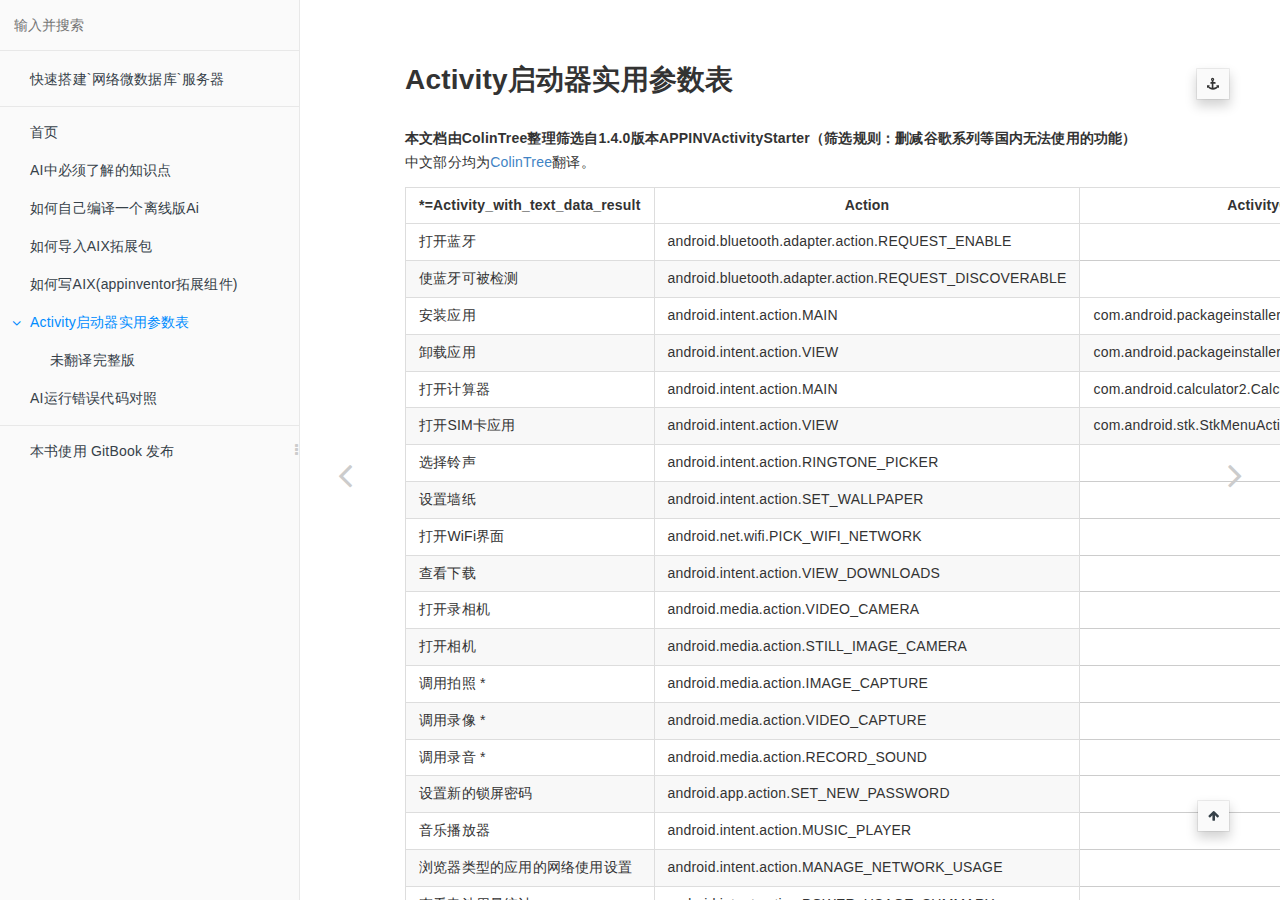
==== commit 71882fab: "Drop ForceUpdateCompanoin" ====
--- a/ActivityStarter/index.html
+++ b/ActivityStarter/index.html
@@ -215,20 +215,7 @@
             
         </li>
     
-        <li class="chapter " data-level="1.7" data-path="../ForceUpdateCompanion/">
-            
-                <a href="../ForceUpdateCompanion/">
-            
-                    
-                    如何强制更新模拟器中的伴侣
-            
-                </a>
-            
-
-            
-        </li>
-    
-        <li class="chapter " data-level="1.8" data-path="../ErrorCode/">
+        <li class="chapter " data-level="1.7" data-path="../ErrorCode/">
             
                 <a href="../ErrorCode/">
             
@@ -1307,7 +1294,7 @@
     <script>
         var gitbook = gitbook || [];
         gitbook.push(function() {
-            gitbook.page.hasChanged({"page":{"title":"Activity启动器实用参数表","level":"1.6","depth":1,"next":{"title":"未翻译完整版","level":"1.6.1","depth":2,"path":"ActivityStarter/README.en.md","ref":"ActivityStarter/README.en.md","articles":[]},"previous":{"title":"如何写AIX(appinventor拓展组件)","level":"1.5","depth":1,"path":"CreateAIX/README.md","ref":"CreateAIX/README.md","articles":[]},"dir":"ltr"},"config":{"plugins":["-sharing","-livereload","-fontsettings","-search","-lunr","search-pro","sitemap2","page-footer-ex","expandable-chapters-small","splitter","donate","anchors","anchor-navigation-ex","edit-link"],"styles":{"website":"styles/website.css","pdf":"styles/pdf.css","epub":"styles/epub.css","mobi":"styles/mobi.css","ebook":"styles/ebook.css","print":"styles/print.css"},"pluginsConfig":{"page-footer-ex":{"copyright":"By ColinTree - [502470184@qq.com](mailto://502470184@qq.com)","markdown":true,"update_format":"YYYY-MM-DD","update_label":"**最后更新：** "},"splitter":{},"search-pro":{},"donate":{"title":"","button":"赏","wechat":"/wechat.png","alipay":"/alipay.png","wechatText":"微信打赏","alipayText":"支付宝打赏"},"highlight":{},"anchor-navigation-ex":{"showLevel":false,"associatedWithSummary":true,"mode":"float","printLog":false,"multipleH1":false,"float":{"showLevelIcon":false,"level1Icon":"","level2Icon":"","level3Icon":""},"pageTop":{"showLevelIcon":false,"level1Icon":"","level2Icon":"","level3Icon":""}},"expandable-chapters-small":{},"edit-link":{"label":"发现错误？提交修正","base":"https://github.com/ColinTree/articles_colintree_cn/edit/master"},"sitemap2":{"hostname":"http://articles.colintree.cn/"},"theme-default":{"styles":{"website":"styles/website.css","pdf":"styles/pdf.css","epub":"styles/epub.css","mobi":"styles/mobi.css","ebook":"styles/ebook.css","print":"styles/print.css"},"showLevel":false},"anchors":{}},"theme":"default","author":"Colintree <502470184@qq.com>","pdf":{"pageNumbers":true,"fontSize":12,"fontFamily":"Arial","paperSize":"a4","chapterMark":"pagebreak","pageBreaksBefore":"/","margin":{"right":62,"left":62,"top":56,"bottom":56}},"structure":{"langs":"LANGS.md","readme":"README.md","glossary":"GLOSSARY.md","summary":"SUMMARY.md"},"variables":{},"language":"zh-hans","links":{"sidebar":{"快速搭建`网络微数据库`服务器":"http://tsp.colintree.cn"}},"gitbook":"*","description":"ColinTree的部分公开文章"},"file":{"path":"ActivityStarter/README.md","mtime":"2018-01-19T14:24:07.147Z","type":"markdown"},"gitbook":{"version":"3.2.3","time":"2018-01-19T14:38:39.672Z"},"basePath":"..","book":{"language":""}});
+            gitbook.page.hasChanged({"page":{"title":"Activity启动器实用参数表","level":"1.6","depth":1,"next":{"title":"未翻译完整版","level":"1.6.1","depth":2,"path":"ActivityStarter/README.en.md","ref":"ActivityStarter/README.en.md","articles":[]},"previous":{"title":"如何写AIX(appinventor拓展组件)","level":"1.5","depth":1,"path":"CreateAIX/README.md","ref":"CreateAIX/README.md","articles":[]},"dir":"ltr"},"config":{"plugins":["-sharing","-livereload","-fontsettings","-search","-lunr","search-pro","sitemap2","page-footer-ex","expandable-chapters-small","splitter","donate","anchors","anchor-navigation-ex","edit-link"],"styles":{"website":"styles/website.css","pdf":"styles/pdf.css","epub":"styles/epub.css","mobi":"styles/mobi.css","ebook":"styles/ebook.css","print":"styles/print.css"},"pluginsConfig":{"page-footer-ex":{"copyright":"By ColinTree - [502470184@qq.com](mailto://502470184@qq.com)","markdown":true,"update_format":"YYYY-MM-DD","update_label":"**最后更新：** "},"splitter":{},"search-pro":{},"donate":{"title":"","button":"赏","wechat":"/wechat.png","alipay":"/alipay.png","wechatText":"微信打赏","alipayText":"支付宝打赏"},"highlight":{},"anchor-navigation-ex":{"showLevel":false,"associatedWithSummary":true,"mode":"float","printLog":false,"multipleH1":false,"float":{"showLevelIcon":false,"level1Icon":"","level2Icon":"","level3Icon":""},"pageTop":{"showLevelIcon":false,"level1Icon":"","level2Icon":"","level3Icon":""}},"expandable-chapters-small":{},"edit-link":{"label":"发现错误？提交修正","base":"https://github.com/ColinTree/articles_colintree_cn/edit/master"},"sitemap2":{"hostname":"http://articles.colintree.cn/"},"theme-default":{"styles":{"website":"styles/website.css","pdf":"styles/pdf.css","epub":"styles/epub.css","mobi":"styles/mobi.css","ebook":"styles/ebook.css","print":"styles/print.css"},"showLevel":false},"anchors":{}},"theme":"default","author":"Colintree <502470184@qq.com>","pdf":{"pageNumbers":true,"fontSize":12,"fontFamily":"Arial","paperSize":"a4","chapterMark":"pagebreak","pageBreaksBefore":"/","margin":{"right":62,"left":62,"top":56,"bottom":56}},"structure":{"langs":"LANGS.md","readme":"README.md","glossary":"GLOSSARY.md","summary":"SUMMARY.md"},"variables":{},"language":"zh-hans","links":{"sidebar":{"快速搭建`网络微数据库`服务器":"http://tsp.colintree.cn"}},"gitbook":"*","description":"ColinTree的部分公开文章"},"file":{"path":"ActivityStarter/README.md","mtime":"2018-01-19T14:47:50.339Z","type":"markdown"},"gitbook":{"version":"3.2.3","time":"2018-01-19T14:54:51.212Z"},"basePath":"..","book":{"language":""}});
         });
     </script>
 </div>
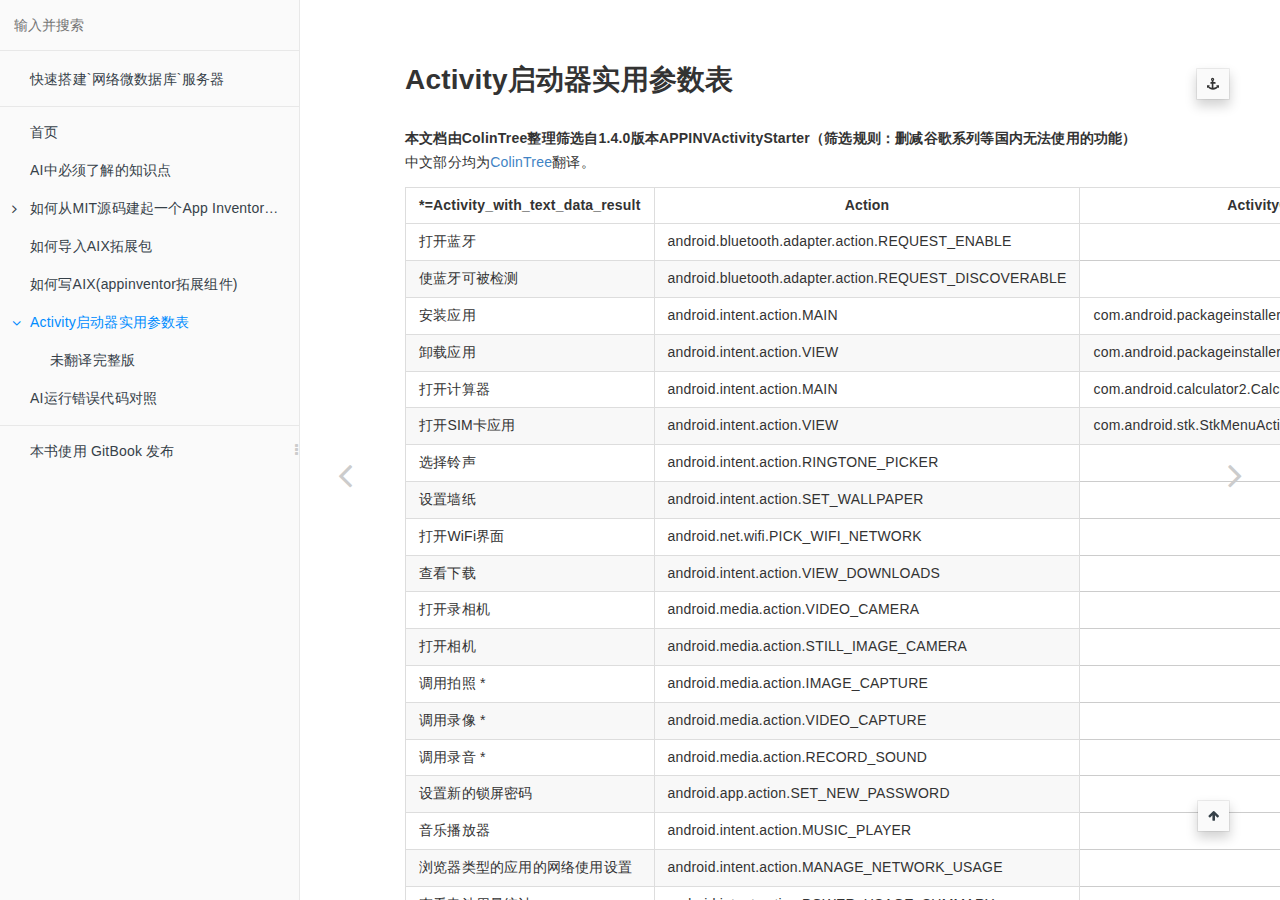
==== commit d065f6a3: "Done English version BuildLocal" ====
--- a/ActivityStarter/index.html
+++ b/ActivityStarter/index.html
@@ -149,11 +149,30 @@
                 <a href="../BuildLocal/">
             
                     
-                    如何自己编译一个离线版Ai
+                    如何从MIT源码建起一个App Inventor服务器
             
                 </a>
             
 
+            
+            <ul class="articles">
+                
+    
+        <li class="chapter " data-level="1.3.1" data-path="../BuildLocal/README.en.html">
+            
+                <a href="../BuildLocal/README.en.html">
+            
+                    
+                    英文版
+            
+                </a>
+            
+
+            
+        </li>
+    
+
+            </ul>
             
         </li>
     
@@ -1251,7 +1270,7 @@
 </tr>
 </tbody>
 </table>
-<footer class="page-footer-ex"> <span class="page-footer-ex-copyright"> By ColinTree - <a href="mailto://502470184@qq.com" target="_blank">502470184@qq.com</a> </span> &#xA0;&#xA0;&#xA0;&#xA0;&#xA0;&#xA0;&#xA0;&#xA0;&#xA0;&#xA0; <span class="page-footer-ex-footer-update"> <strong>&#x6700;&#x540E;&#x66F4;&#x65B0;&#xFF1A;</strong>  2018-01-19 </span> </footer>
+<footer class="page-footer-ex"> <span class="page-footer-ex-copyright"> By ColinTree - <a href="mailto://502470184@qq.com" target="_blank">502470184@qq.com</a> - &#x8F6C;&#x8F7D;&#x8BF7;&#x6CE8;&#x660E;&#x51FA;&#x5904; </span> &#xA0;&#xA0;&#xA0;&#xA0;&#xA0;&#xA0;&#xA0;&#xA0;&#xA0;&#xA0; <span class="page-footer-ex-footer-update"> <strong>&#x6700;&#x540E;&#x66F4;&#x65B0;&#xFF1A;</strong>  2018-01-20 </span> </footer>
                                 
                                 </section>
                             
@@ -1294,7 +1313,7 @@
     <script>
         var gitbook = gitbook || [];
         gitbook.push(function() {
-            gitbook.page.hasChanged({"page":{"title":"Activity启动器实用参数表","level":"1.6","depth":1,"next":{"title":"未翻译完整版","level":"1.6.1","depth":2,"path":"ActivityStarter/README.en.md","ref":"ActivityStarter/README.en.md","articles":[]},"previous":{"title":"如何写AIX(appinventor拓展组件)","level":"1.5","depth":1,"path":"CreateAIX/README.md","ref":"CreateAIX/README.md","articles":[]},"dir":"ltr"},"config":{"plugins":["-sharing","-livereload","-fontsettings","-search","-lunr","search-pro","sitemap2","page-footer-ex","expandable-chapters-small","splitter","donate","anchors","anchor-navigation-ex","edit-link"],"styles":{"website":"styles/website.css","pdf":"styles/pdf.css","epub":"styles/epub.css","mobi":"styles/mobi.css","ebook":"styles/ebook.css","print":"styles/print.css"},"pluginsConfig":{"page-footer-ex":{"copyright":"By ColinTree - [502470184@qq.com](mailto://502470184@qq.com)","markdown":true,"update_format":"YYYY-MM-DD","update_label":"**最后更新：** "},"splitter":{},"search-pro":{},"donate":{"title":"","button":"赏","wechat":"/wechat.png","alipay":"/alipay.png","wechatText":"微信打赏","alipayText":"支付宝打赏"},"highlight":{},"anchor-navigation-ex":{"showLevel":false,"associatedWithSummary":true,"mode":"float","printLog":false,"multipleH1":false,"float":{"showLevelIcon":false,"level1Icon":"","level2Icon":"","level3Icon":""},"pageTop":{"showLevelIcon":false,"level1Icon":"","level2Icon":"","level3Icon":""}},"expandable-chapters-small":{},"edit-link":{"label":"发现错误？提交修正","base":"https://github.com/ColinTree/articles_colintree_cn/edit/master"},"sitemap2":{"hostname":"http://articles.colintree.cn/"},"theme-default":{"styles":{"website":"styles/website.css","pdf":"styles/pdf.css","epub":"styles/epub.css","mobi":"styles/mobi.css","ebook":"styles/ebook.css","print":"styles/print.css"},"showLevel":false},"anchors":{}},"theme":"default","author":"Colintree <502470184@qq.com>","pdf":{"pageNumbers":true,"fontSize":12,"fontFamily":"Arial","paperSize":"a4","chapterMark":"pagebreak","pageBreaksBefore":"/","margin":{"right":62,"left":62,"top":56,"bottom":56}},"structure":{"langs":"LANGS.md","readme":"README.md","glossary":"GLOSSARY.md","summary":"SUMMARY.md"},"variables":{},"language":"zh-hans","links":{"sidebar":{"快速搭建`网络微数据库`服务器":"http://tsp.colintree.cn"}},"gitbook":"*","description":"ColinTree的部分公开文章"},"file":{"path":"ActivityStarter/README.md","mtime":"2018-01-19T14:47:50.339Z","type":"markdown"},"gitbook":{"version":"3.2.3","time":"2018-01-19T14:54:51.212Z"},"basePath":"..","book":{"language":""}});
+            gitbook.page.hasChanged({"page":{"title":"Activity启动器实用参数表","level":"1.6","depth":1,"next":{"title":"未翻译完整版","level":"1.6.1","depth":2,"path":"ActivityStarter/README.en.md","ref":"ActivityStarter/README.en.md","articles":[]},"previous":{"title":"如何写AIX(appinventor拓展组件)","level":"1.5","depth":1,"path":"CreateAIX/README.md","ref":"CreateAIX/README.md","articles":[]},"dir":"ltr"},"config":{"plugins":["-sharing","-livereload","-fontsettings","-search","-lunr","search-pro","sitemap2","page-footer-ex","expandable-chapters-small","splitter","donate","anchors","anchor-navigation-ex","edit-link"],"styles":{"website":"styles/website.css","pdf":"styles/pdf.css","epub":"styles/epub.css","mobi":"styles/mobi.css","ebook":"styles/ebook.css","print":"styles/print.css"},"pluginsConfig":{"page-footer-ex":{"copyright":"By ColinTree - [502470184@qq.com](mailto://502470184@qq.com) - 转载请注明出处","markdown":true,"update_format":"YYYY-MM-DD","update_label":"**最后更新：** "},"splitter":{},"search-pro":{},"donate":{"title":"","button":"赏","wechat":"/wechat.png","alipay":"/alipay.png","wechatText":"微信打赏","alipayText":"支付宝打赏"},"highlight":{},"anchor-navigation-ex":{"showLevel":false,"associatedWithSummary":true,"mode":"float","printLog":false,"multipleH1":false,"float":{"showLevelIcon":false,"level1Icon":"","level2Icon":"","level3Icon":""},"pageTop":{"showLevelIcon":false,"level1Icon":"","level2Icon":"","level3Icon":""}},"expandable-chapters-small":{},"edit-link":{"label":"发现错误？提交修正","base":"https://github.com/ColinTree/articles_colintree_cn/edit/master"},"sitemap2":{"hostname":"http://articles.colintree.cn/"},"theme-default":{"styles":{"website":"styles/website.css","pdf":"styles/pdf.css","epub":"styles/epub.css","mobi":"styles/mobi.css","ebook":"styles/ebook.css","print":"styles/print.css"},"showLevel":false},"anchors":{}},"theme":"default","author":"Colintree <502470184@qq.com>","pdf":{"pageNumbers":true,"fontSize":12,"fontFamily":"Arial","paperSize":"a4","chapterMark":"pagebreak","pageBreaksBefore":"/","margin":{"right":62,"left":62,"top":56,"bottom":56}},"structure":{"langs":"LANGS.md","readme":"README.md","glossary":"GLOSSARY.md","summary":"SUMMARY.md"},"variables":{},"language":"zh-hans","links":{"sidebar":{"快速搭建`网络微数据库`服务器":"http://tsp.colintree.cn"}},"gitbook":"*","description":"ColinTree的部分公开文章"},"file":{"path":"ActivityStarter/README.md","mtime":"2018-01-19T16:37:13.100Z","type":"markdown"},"gitbook":{"version":"3.2.3","time":"2018-01-21T09:32:34.549Z"},"basePath":"..","book":{"language":""}});
         });
     </script>
 </div>
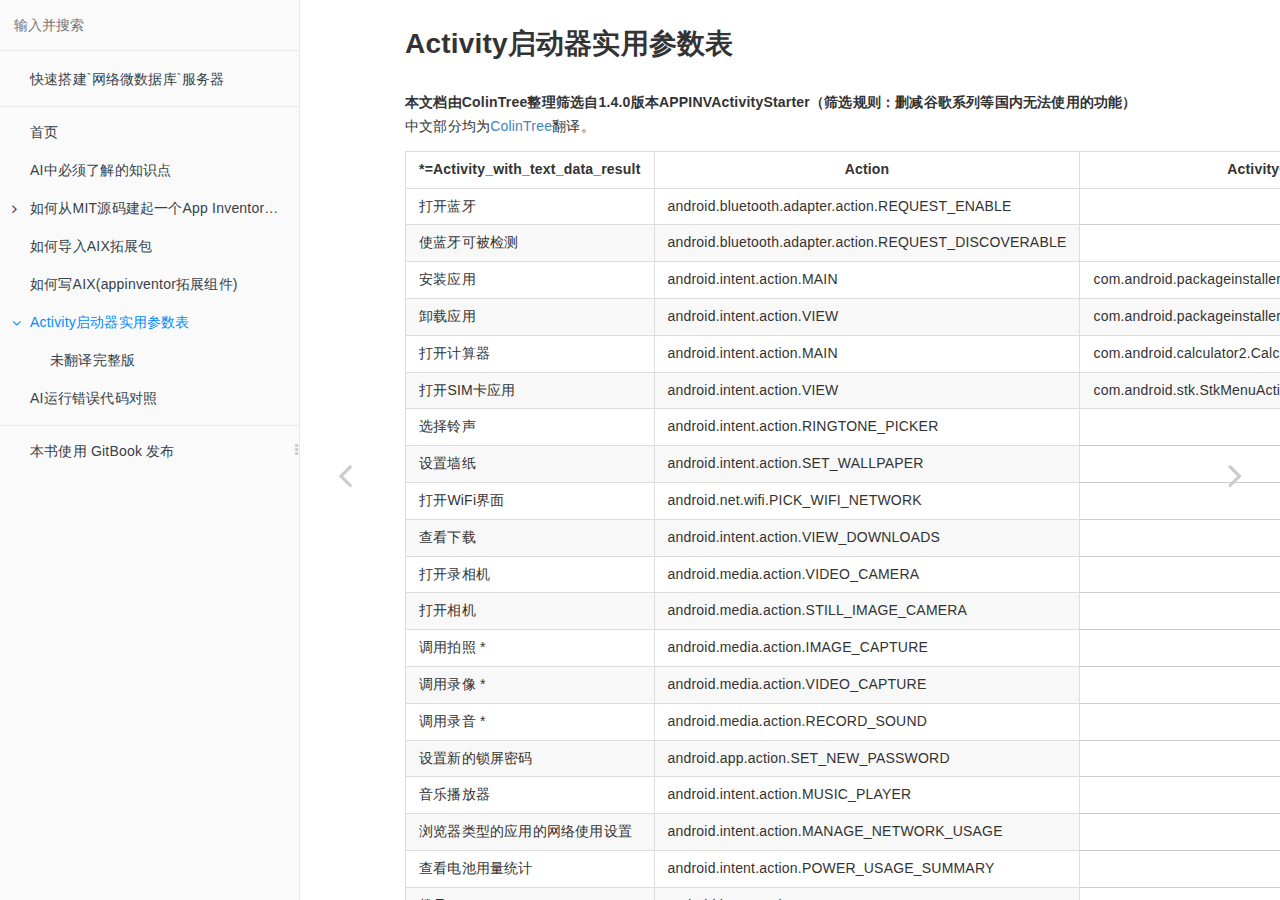
==== commit ae72c9c4: "Remove plugin anchor-navigation-ex" ====
--- a/ActivityStarter/index.html
+++ b/ActivityStarter/index.html
@@ -41,10 +41,6 @@
                 
             
                 
-                <link rel="stylesheet" href="../gitbook/gitbook-plugin-anchor-navigation-ex/style/plugin.css">
-                
-            
-                
                 <link rel="stylesheet" href="../gitbook/gitbook-plugin-highlight/website.css">
                 
             
@@ -292,7 +288,7 @@
     
                                 <section class="normal markdown-section">
                                 
-                                <div id="anchor-navigation-ex-navbar"><i class="fa fa-anchor"></i><ul><li><span class="title-icon "></span><a href="#activity&#x542F;&#x52A8;&#x5668;&#x5B9E;&#x7528;&#x53C2;&#x6570;&#x8868;"><b></b>Activity&#x542F;&#x52A8;&#x5668;&#x5B9E;&#x7528;&#x53C2;&#x6570;&#x8868;</a></li></ul></div><a href="#activity&#x542F;&#x52A8;&#x5668;&#x5B9E;&#x7528;&#x53C2;&#x6570;&#x8868;" id="anchorNavigationExGoTop"><i class="fa fa-arrow-up"></i></a><h1 id="activity&#x542F;&#x52A8;&#x5668;&#x5B9E;&#x7528;&#x53C2;&#x6570;&#x8868;"><a name="activity&#x542F;&#x52A8;&#x5668;&#x5B9E;&#x7528;&#x53C2;&#x6570;&#x8868;" class="anchor-navigation-ex-anchor" href="#activity&#x542F;&#x52A8;&#x5668;&#x5B9E;&#x7528;&#x53C2;&#x6570;&#x8868;"><i class="fa fa-link" aria-hidden="true"></i></a><a name="activity&#x542F;&#x52A8;&#x5668;&#x5B9E;&#x7528;&#x53C2;&#x6570;&#x8868;" class="plugin-anchor" href="#activity&#x542F;&#x52A8;&#x5668;&#x5B9E;&#x7528;&#x53C2;&#x6570;&#x8868;"><i class="fa fa-link" aria-hidden="true"></i></a>Activity&#x542F;&#x52A8;&#x5668;&#x5B9E;&#x7528;&#x53C2;&#x6570;&#x8868;</h1>
+                                <h1 id="activity&#x542F;&#x52A8;&#x5668;&#x5B9E;&#x7528;&#x53C2;&#x6570;&#x8868;"><a name="activity&#x542F;&#x52A8;&#x5668;&#x5B9E;&#x7528;&#x53C2;&#x6570;&#x8868;" class="plugin-anchor" href="#activity&#x542F;&#x52A8;&#x5668;&#x5B9E;&#x7528;&#x53C2;&#x6570;&#x8868;"><i class="fa fa-link" aria-hidden="true"></i></a>Activity&#x542F;&#x52A8;&#x5668;&#x5B9E;&#x7528;&#x53C2;&#x6570;&#x8868;</h1>
 <p><strong>&#x672C;&#x6587;&#x6863;&#x7531;ColinTree&#x6574;&#x7406;&#x7B5B;&#x9009;&#x81EA;1.4.0&#x7248;&#x672C;APPINVActivityStarter&#xFF08;&#x7B5B;&#x9009;&#x89C4;&#x5219;&#xFF1A;&#x5220;&#x51CF;&#x8C37;&#x6B4C;&#x7CFB;&#x5217;&#x7B49;&#x56FD;&#x5185;&#x65E0;&#x6CD5;&#x4F7F;&#x7528;&#x7684;&#x529F;&#x80FD;&#xFF09;</strong><br>&#x4E2D;&#x6587;&#x90E8;&#x5206;&#x5747;&#x4E3A;<a href="mailto://502470184@qq.com" target="_blank">ColinTree</a>&#x7FFB;&#x8BD1;&#x3002;</p>
 <table>
 <thead>
@@ -1270,7 +1266,7 @@
 </tr>
 </tbody>
 </table>
-<footer class="page-footer-ex"> <span class="page-footer-ex-copyright"> By ColinTree - <a href="mailto://502470184@qq.com" target="_blank">502470184@qq.com</a> - &#x8F6C;&#x8F7D;&#x8BF7;&#x6CE8;&#x660E;&#x51FA;&#x5904; </span> &#xA0;&#xA0;&#xA0;&#xA0;&#xA0;&#xA0;&#xA0;&#xA0;&#xA0;&#xA0; <span class="page-footer-ex-footer-update"> <strong>&#x6700;&#x540E;&#x66F4;&#x65B0;&#xFF1A;</strong>  2018-01-20 </span> </footer>
+<footer class="page-footer-ex"> <span class="page-footer-ex-copyright"> By ColinTree - <a href="mailto://502470184@qq.com" target="_blank">502470184@qq.com</a> - &#x8F6C;&#x8F7D;&#x8BF7;&#x6CE8;&#x660E;&#x51FA;&#x5904; </span> &#xA0;&#xA0;&#xA0;&#xA0;&#xA0;&#xA0;&#xA0;&#xA0;&#xA0;&#xA0; <span class="page-footer-ex-footer-update"> <strong>&#x6700;&#x540E;&#x66F4;&#x65B0;&#xFF1A;</strong>  2018-01-21 </span> </footer>
                                 
                                 </section>
                             
@@ -1313,7 +1309,7 @@
     <script>
         var gitbook = gitbook || [];
         gitbook.push(function() {
-            gitbook.page.hasChanged({"page":{"title":"Activity启动器实用参数表","level":"1.6","depth":1,"next":{"title":"未翻译完整版","level":"1.6.1","depth":2,"path":"ActivityStarter/README.en.md","ref":"ActivityStarter/README.en.md","articles":[]},"previous":{"title":"如何写AIX(appinventor拓展组件)","level":"1.5","depth":1,"path":"CreateAIX/README.md","ref":"CreateAIX/README.md","articles":[]},"dir":"ltr"},"config":{"plugins":["-sharing","-livereload","-fontsettings","-search","-lunr","search-pro","sitemap2","page-footer-ex","expandable-chapters-small","splitter","donate","anchors","anchor-navigation-ex","edit-link"],"styles":{"website":"styles/website.css","pdf":"styles/pdf.css","epub":"styles/epub.css","mobi":"styles/mobi.css","ebook":"styles/ebook.css","print":"styles/print.css"},"pluginsConfig":{"page-footer-ex":{"copyright":"By ColinTree - [502470184@qq.com](mailto://502470184@qq.com) - 转载请注明出处","markdown":true,"update_format":"YYYY-MM-DD","update_label":"**最后更新：** "},"splitter":{},"search-pro":{},"donate":{"title":"","button":"赏","wechat":"/wechat.png","alipay":"/alipay.png","wechatText":"微信打赏","alipayText":"支付宝打赏"},"highlight":{},"anchor-navigation-ex":{"showLevel":false,"associatedWithSummary":true,"mode":"float","printLog":false,"multipleH1":false,"float":{"showLevelIcon":false,"level1Icon":"","level2Icon":"","level3Icon":""},"pageTop":{"showLevelIcon":false,"level1Icon":"","level2Icon":"","level3Icon":""}},"expandable-chapters-small":{},"edit-link":{"label":"发现错误？提交修正","base":"https://github.com/ColinTree/articles_colintree_cn/edit/master"},"sitemap2":{"hostname":"http://articles.colintree.cn/"},"theme-default":{"styles":{"website":"styles/website.css","pdf":"styles/pdf.css","epub":"styles/epub.css","mobi":"styles/mobi.css","ebook":"styles/ebook.css","print":"styles/print.css"},"showLevel":false},"anchors":{}},"theme":"default","author":"Colintree <502470184@qq.com>","pdf":{"pageNumbers":true,"fontSize":12,"fontFamily":"Arial","paperSize":"a4","chapterMark":"pagebreak","pageBreaksBefore":"/","margin":{"right":62,"left":62,"top":56,"bottom":56}},"structure":{"langs":"LANGS.md","readme":"README.md","glossary":"GLOSSARY.md","summary":"SUMMARY.md"},"variables":{},"language":"zh-hans","links":{"sidebar":{"快速搭建`网络微数据库`服务器":"http://tsp.colintree.cn"}},"gitbook":"*","description":"ColinTree的部分公开文章"},"file":{"path":"ActivityStarter/README.md","mtime":"2018-01-19T16:37:13.100Z","type":"markdown"},"gitbook":{"version":"3.2.3","time":"2018-01-21T09:32:34.549Z"},"basePath":"..","book":{"language":""}});
+            gitbook.page.hasChanged({"page":{"title":"Activity启动器实用参数表","level":"1.6","depth":1,"next":{"title":"未翻译完整版","level":"1.6.1","depth":2,"path":"ActivityStarter/README.en.md","ref":"ActivityStarter/README.en.md","articles":[]},"previous":{"title":"如何写AIX(appinventor拓展组件)","level":"1.5","depth":1,"path":"CreateAIX/README.md","ref":"CreateAIX/README.md","articles":[]},"dir":"ltr"},"config":{"plugins":["-sharing","-livereload","-fontsettings","-search","-lunr","search-pro","sitemap2","page-footer-ex","expandable-chapters-small","splitter","donate","anchors","edit-link"],"styles":{"website":"styles/website.css","pdf":"styles/pdf.css","epub":"styles/epub.css","mobi":"styles/mobi.css","ebook":"styles/ebook.css","print":"styles/print.css"},"pluginsConfig":{"page-footer-ex":{"copyright":"By ColinTree - [502470184@qq.com](mailto://502470184@qq.com) - 转载请注明出处","markdown":true,"update_format":"YYYY-MM-DD","update_label":"**最后更新：** "},"splitter":{},"search-pro":{},"donate":{"title":"","button":"赏","wechat":"/wechat.png","alipay":"/alipay.png","wechatText":"微信打赏","alipayText":"支付宝打赏"},"highlight":{},"expandable-chapters-small":{},"edit-link":{"label":"发现错误？提交修正","base":"https://github.com/ColinTree/articles_colintree_cn/edit/master"},"sitemap2":{"hostname":"http://articles.colintree.cn/"},"theme-default":{"styles":{"website":"styles/website.css","pdf":"styles/pdf.css","epub":"styles/epub.css","mobi":"styles/mobi.css","ebook":"styles/ebook.css","print":"styles/print.css"},"showLevel":false},"anchors":{}},"theme":"default","author":"Colintree <502470184@qq.com>","pdf":{"pageNumbers":true,"fontSize":12,"fontFamily":"Arial","paperSize":"a4","chapterMark":"pagebreak","pageBreaksBefore":"/","margin":{"right":62,"left":62,"top":56,"bottom":56}},"structure":{"langs":"LANGS.md","readme":"README.md","glossary":"GLOSSARY.md","summary":"SUMMARY.md"},"variables":{},"language":"zh-hans","links":{"sidebar":{"快速搭建`网络微数据库`服务器":"http://tsp.colintree.cn"}},"gitbook":"*","description":"ColinTree的部分公开文章"},"file":{"path":"ActivityStarter/README.md","mtime":"2018-01-21T09:32:52.119Z","type":"markdown"},"gitbook":{"version":"3.2.3","time":"2018-01-21T09:39:39.162Z"},"basePath":"..","book":{"language":""}});
         });
     </script>
 </div>
